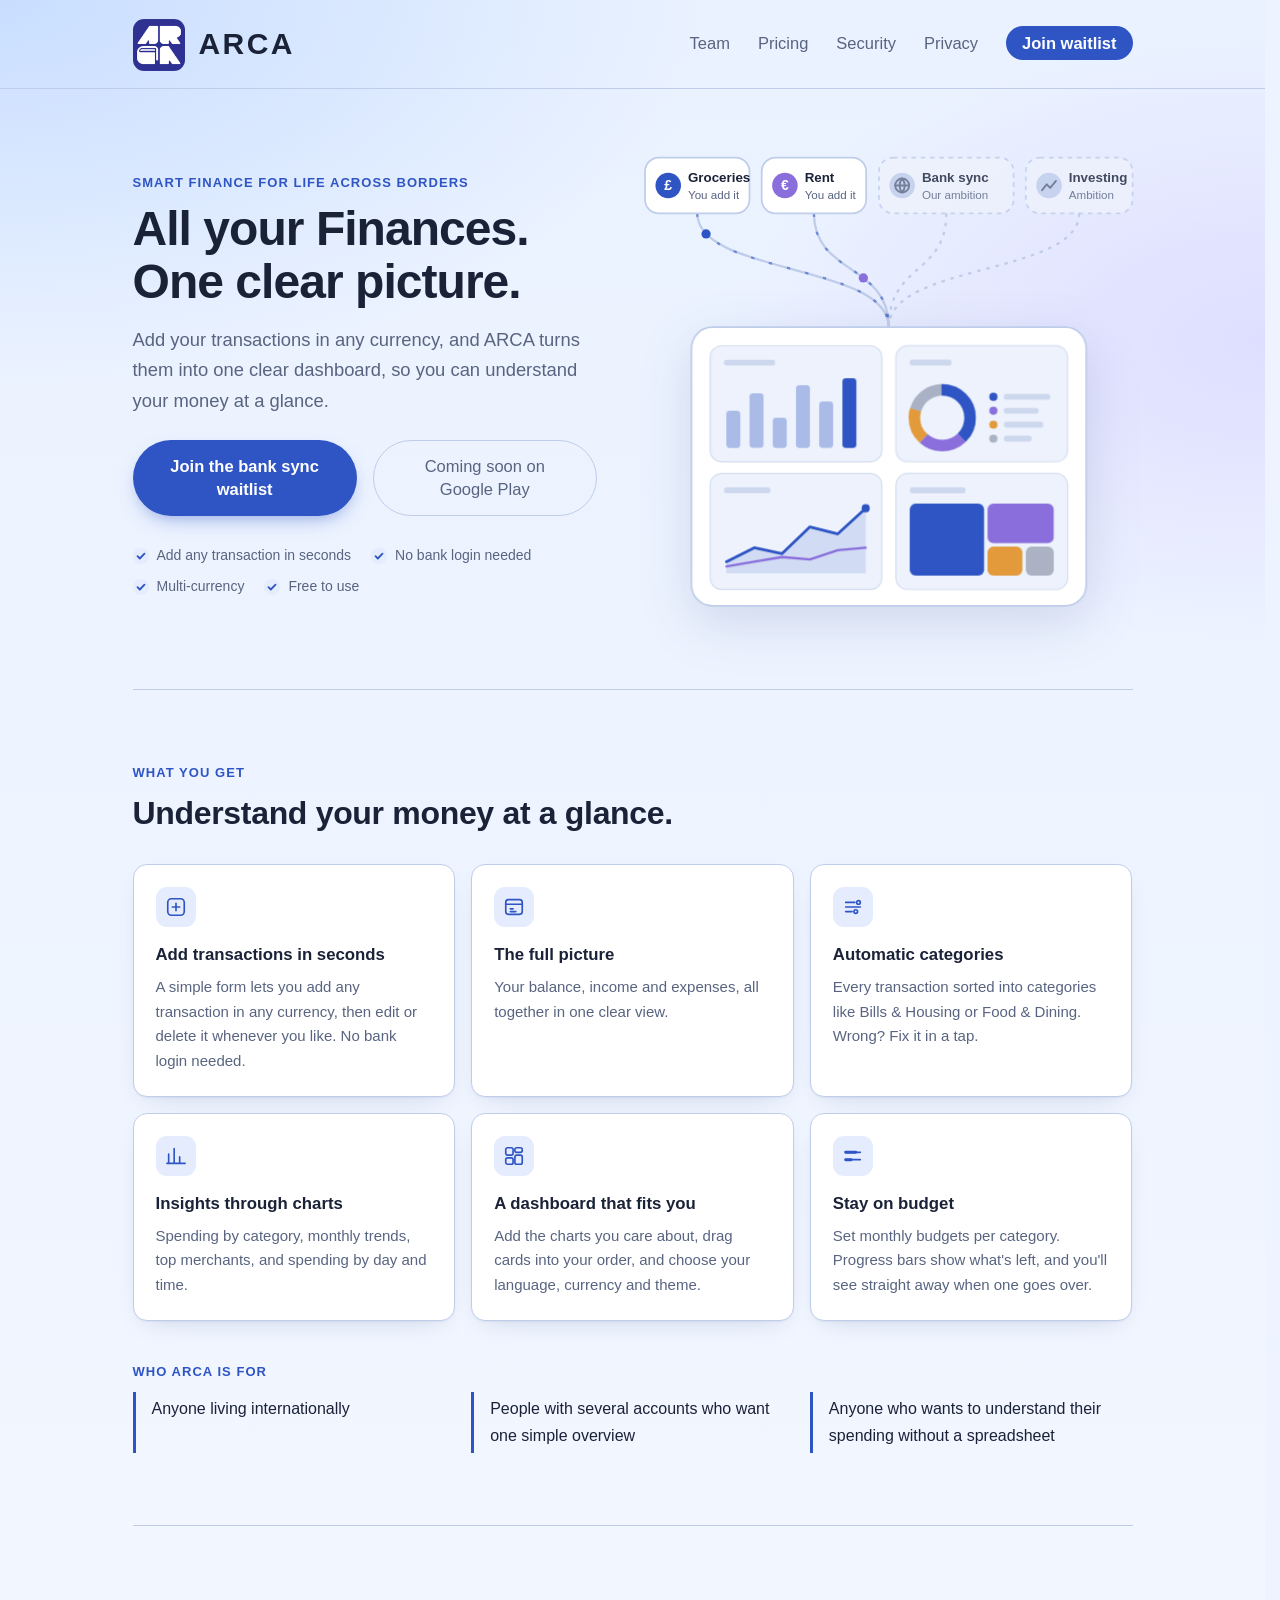
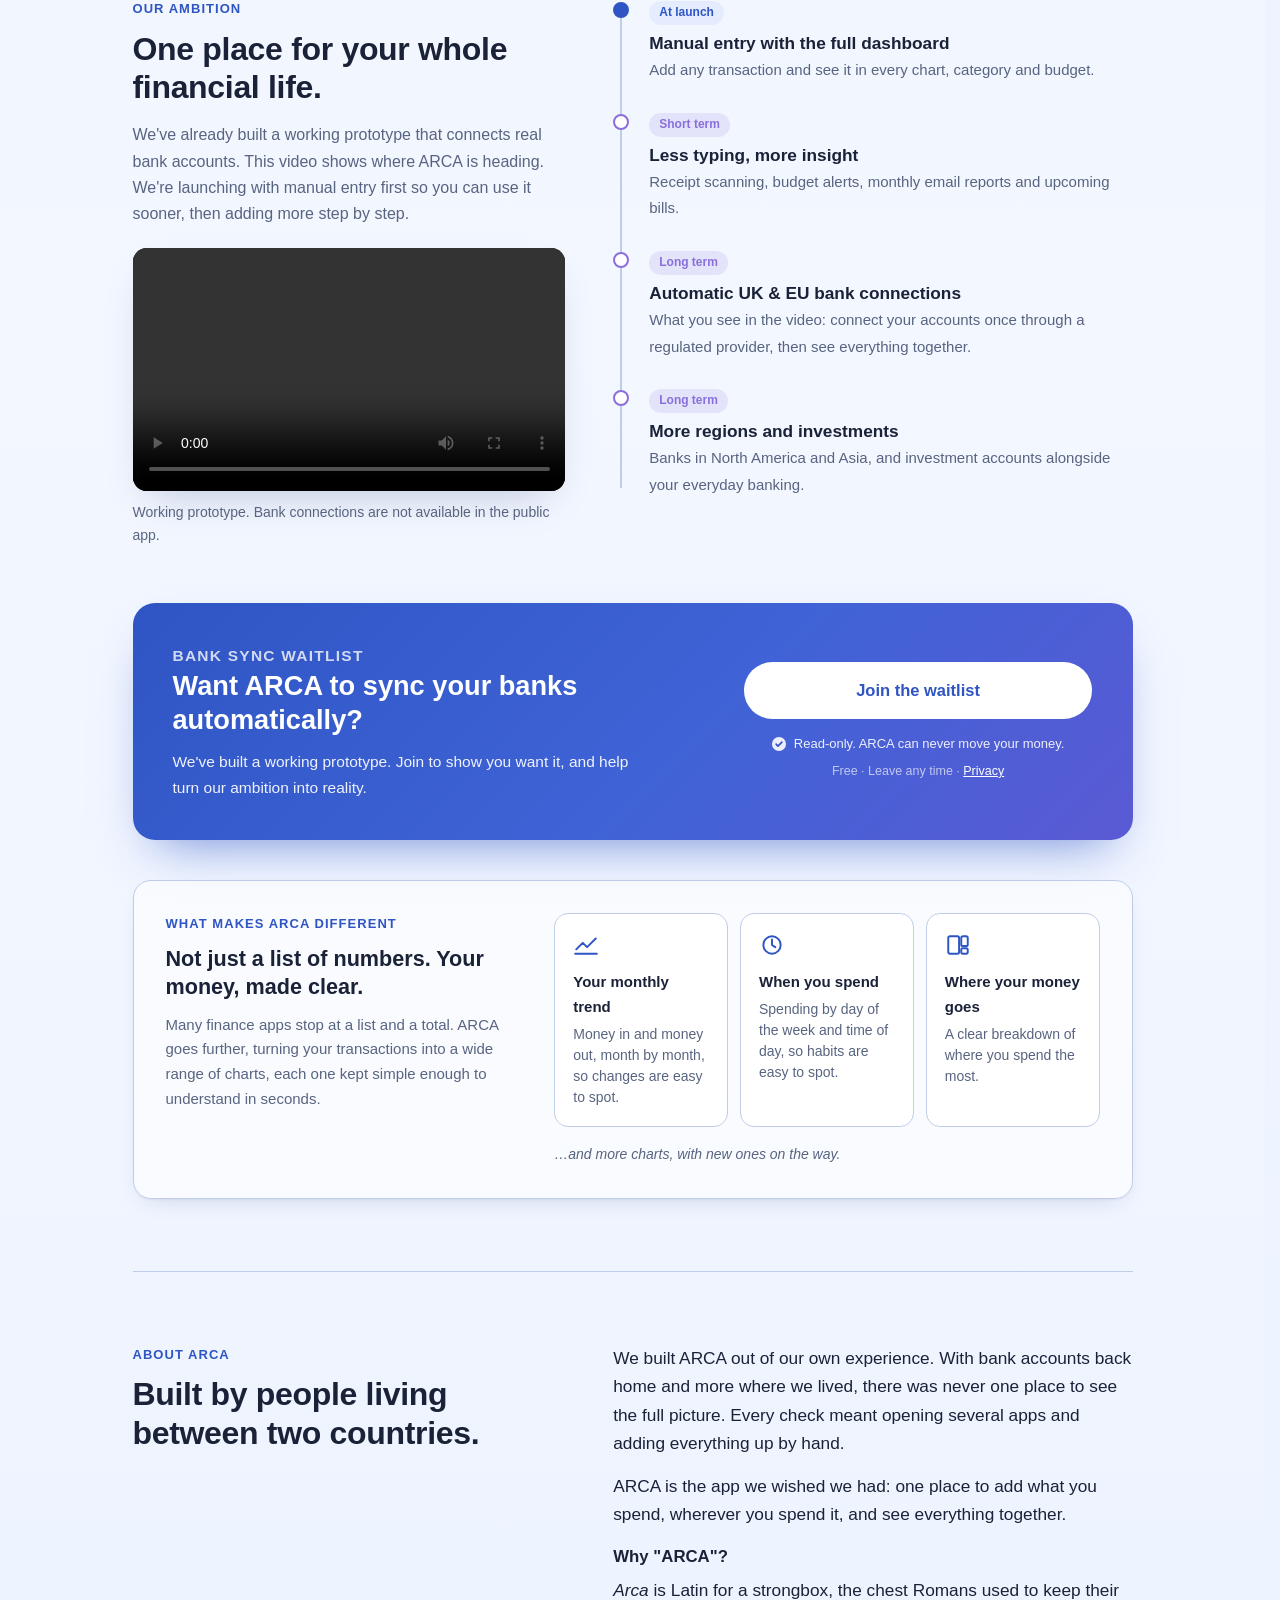
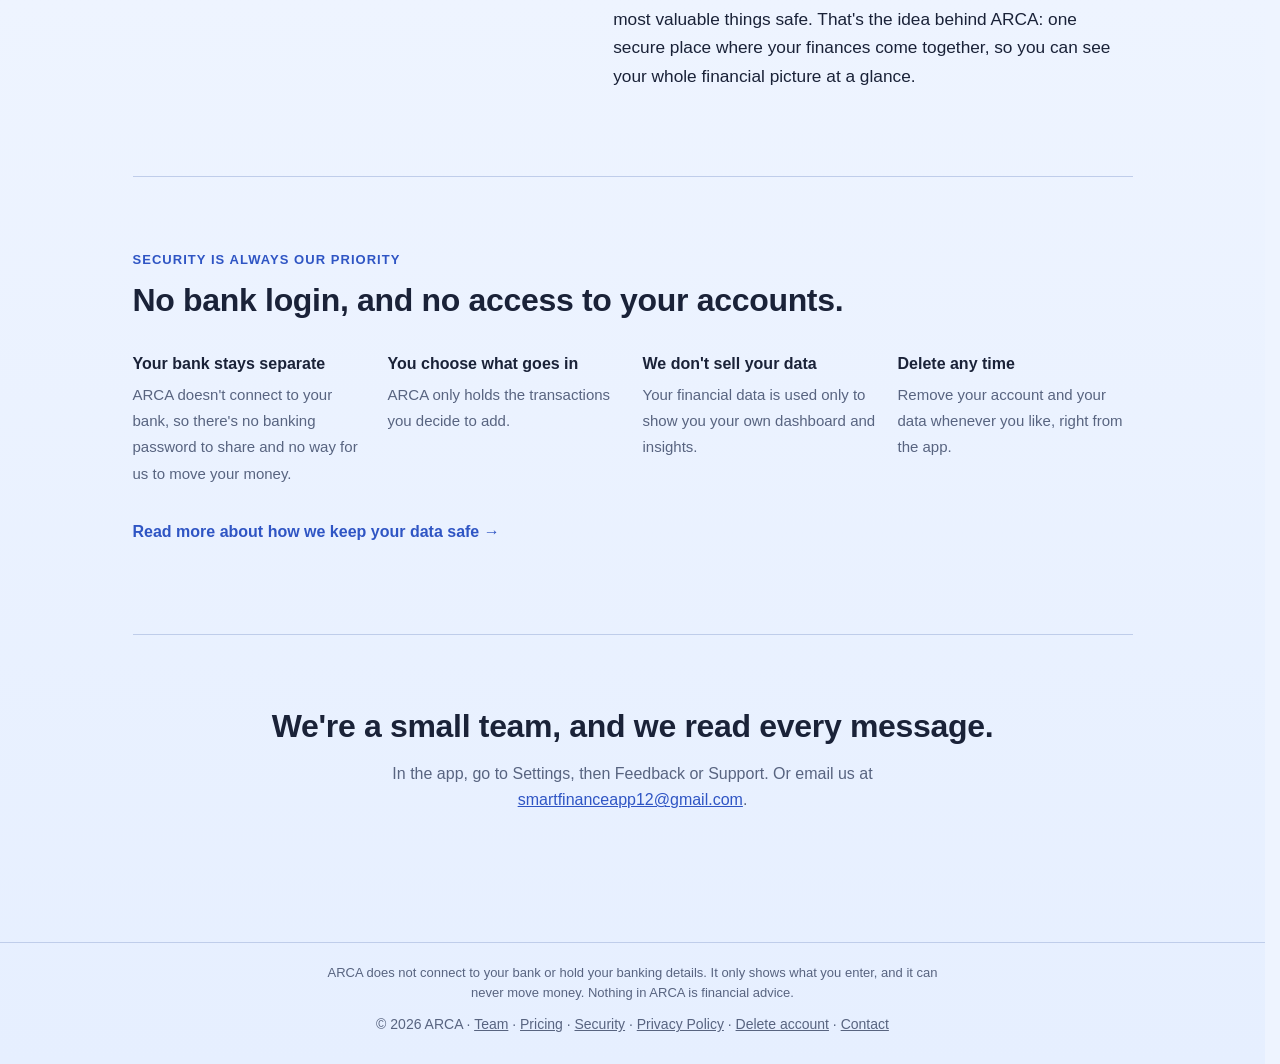
==== index.html @ e6394f1d "fix: fix the design" ====
<!doctype html>
<html lang="en-GB">
<head>
<meta charset="utf-8">
<meta name="viewport" content="width=device-width, initial-scale=1">
<title>ARCA – Smart Finance</title>
<meta name="description" content="Add your transactions in any currency, and ARCA turns them into one clear dashboard with automatic categories, spending insights and budgets. Free to use.">
<link rel="icon" href="/favicon.ico?v=2" sizes="any">
<link rel="icon" type="image/png" sizes="32x32" href="/assets/favicon-32.png?v=2">
<link rel="apple-touch-icon" href="/assets/apple-touch-icon.png?v=2">
<link rel="stylesheet" href="/assets/style.css?v=10">
<link rel="stylesheet" href="/assets/home.css?v=14">
</head>
<body class="home">
<header class="site"><div class="inner">
  <a class="brand" href="/"><img src="/assets/logo.png" alt="" width="52" height="52">ARCA</a>
  <nav><a href="/team/">Team</a><a href="/pricing/">Pricing</a><a href="/security/">Security</a><a href="/privacy/">Privacy</a><a class="nav-cta" href="#waitlist" data-wl-open>Join waitlist</a></nav>
</div></header>

<main>

<!-- Hero -->
<section class="hero-split">
  <div class="hero-copy">
    <p class="eyebrow">Smart finance for life across borders</p>
    <h1>All your Finances. One clear picture.</h1>
    <p class="lede">Add your transactions in any currency, and ARCA turns them into one clear dashboard, so you can understand your money at a glance.</p>
    <div class="cta">
      <button class="btn btn-inline" type="button" data-wl-open>Join the bank sync waitlist</button>
      <span class="store-pill store-pill-quiet">Coming soon on Google Play</span>
    </div>
    <ul class="facts">
      <li>Add any transaction in seconds</li>
      <li>No bank login needed</li>
      <li>Multi-currency</li>
      <li>Free to use</li>
    </ul>
  </div>

  <figure class="hero-visual" aria-label="Transactions you add flowing into one ARCA dashboard of charts">
    <svg viewBox="0 0 420 400" role="img" aria-hidden="true">
      <!-- connection paths -->
      <g class="links">
        <path id="l1" class="link" d="M45 52 C45 105, 210 95, 210 150"/>
        <path id="l2" class="link" d="M145.5 52 C145.5 105, 210 95, 210 150"/>
        <path class="link soon" d="M259.5 52 C259.5 105, 210 95, 210 150"/>
        <path class="link soon" d="M374 52 C374 105, 210 95, 210 150"/>
        <path class="flow" d="M45 52 C45 105, 210 95, 210 150"/>
        <path class="flow" d="M145.5 52 C145.5 105, 210 95, 210 150"/>
      </g>
      <g class="dots">
        <circle r="4" class="dot"><animateMotion dur="2.4s" repeatCount="indefinite"><mpath href="#l1"/></animateMotion></circle>
        <circle r="4" class="dot alt"><animateMotion dur="2.4s" begin="-1.2s" repeatCount="indefinite"><mpath href="#l2"/></animateMotion></circle>
      </g>

      <!-- account chips -->
      <g class="chip c1">
        <rect x="0" y="4" width="90" height="48" rx="12"/>
        <circle cx="20" cy="28" r="11" class="sym"/><text x="20" y="32" class="sym-t">£</text>
        <text x="37" y="25" class="chip-t">Groceries</text><text x="37" y="40" class="chip-s">You add it</text>
      </g>
      <g class="chip c2">
        <rect x="100.5" y="4" width="90" height="48" rx="12"/>
        <circle cx="120.5" cy="28" r="11" class="sym alt"/><text x="120.5" y="32" class="sym-t">€</text>
        <text x="137.5" y="25" class="chip-t">Rent</text><text x="137.5" y="40" class="chip-s">You add it</text>
      </g>
      <g class="chip soon">
        <rect x="201.5" y="4" width="116" height="48" rx="12"/>
        <circle cx="221.5" cy="28" r="11" class="sym muted"/>
        <g class="trend"><circle cx="221.5" cy="28" r="6"/><path d="M215.5 28h12M221.5 22c-3 3.5-3 8.5 0 12M221.5 22c3 3.5 3 8.5 0 12"/></g>
        <text x="238.5" y="25" class="chip-t">Bank sync</text><text x="238.5" y="40" class="chip-s">Our ambition</text>
      </g>
      <g class="chip soon">
        <rect x="328" y="4" width="92" height="48" rx="12"/>
        <circle cx="348" cy="28" r="11" class="sym muted"/>
        <path d="M342 32 l4 -5 l3 3 l5 -6" class="trend"/>
        <text x="365" y="25" class="chip-t">Investing</text><text x="365" y="40" class="chip-s">Ambition</text>
      </g>

      <!-- dashboard: a grid of charts, no numbers -->
      <g class="dash">
        <rect x="40" y="150" width="340" height="240" rx="18" class="card-bg"/>

        <!-- bar chart -->
        <rect x="56" y="166" width="148" height="100" rx="10" class="tile"/>
        <rect x="68" y="178" width="44" height="5" rx="2.5" class="skel"/>
        <g class="bars">
          <rect x="70"  y="222" width="12" height="32" rx="3"/>
          <rect x="90"  y="207" width="12" height="47" rx="3"/>
          <rect x="110" y="228" width="12" height="26" rx="3"/>
          <rect x="130" y="200" width="12" height="54" rx="3"/>
          <rect x="150" y="214" width="12" height="40" rx="3"/>
          <rect x="170" y="194" width="12" height="60" rx="3" class="hi"/>
        </g>

        <!-- donut + legend -->
        <rect x="216" y="166" width="148" height="100" rx="10" class="tile"/>
        <rect x="228" y="178" width="36" height="5" rx="2.5" class="skel"/>
        <g class="donut"><g transform="rotate(-90 256 228)">
          <circle cx="256" cy="228" r="24" pathLength="100" class="seg s1" stroke-dasharray="38 62" stroke-dashoffset="0"/>
          <circle cx="256" cy="228" r="24" pathLength="100" class="seg s2" stroke-dasharray="24 76" stroke-dashoffset="-38"/>
          <circle cx="256" cy="228" r="24" pathLength="100" class="seg s3" stroke-dasharray="18 82" stroke-dashoffset="-62"/>
          <circle cx="256" cy="228" r="24" pathLength="100" class="seg s4" stroke-dasharray="20 80" stroke-dashoffset="-80"/>
        </g></g>
        <circle cx="300" cy="210" r="3.5" class="k1"/><rect x="309" y="207.5" width="40" height="5" rx="2.5" class="skel"/>
        <circle cx="300" cy="222" r="3.5" class="k2"/><rect x="309" y="219.5" width="30" height="5" rx="2.5" class="skel"/>
        <circle cx="300" cy="234" r="3.5" class="k3"/><rect x="309" y="231.5" width="34" height="5" rx="2.5" class="skel"/>
        <circle cx="300" cy="246" r="3.5" class="k4"/><rect x="309" y="243.5" width="24" height="5" rx="2.5" class="skel"/>

        <!-- line chart -->
        <rect x="56" y="276" width="148" height="100" rx="10" class="tile"/>
        <rect x="68" y="288" width="40" height="5" rx="2.5" class="skel"/>
        <path d="M70 352 L94 340 L118 345 L142 322 L166 328 L190 306 V362 H70 Z" class="area"/>
        <path d="M70 352 L94 340 L118 345 L142 322 L166 328 L190 306" pathLength="1" class="line"/>
        <path d="M70 356 L94 352 L118 348 L142 350 L166 342 L190 340" pathLength="1" class="line alt"/>
        <circle cx="190" cy="306" r="3.5" class="line-end"/>

        <!-- treemap -->
        <rect x="216" y="276" width="148" height="100" rx="10" class="tile"/>
        <rect x="228" y="288" width="48" height="5" rx="2.5" class="skel"/>
        <g class="tree">
          <rect x="228" y="302" width="64" height="62" rx="5" class="k1"/>
          <rect x="295" y="302" width="57" height="34" rx="5" class="k2"/>
          <rect x="295" y="339" width="30" height="25" rx="5" class="k3"/>
          <rect x="328" y="339" width="24" height="25" rx="5" class="k4"/>
        </g>
      </g>
    </svg>
  </figure>
  <!-- Original bank-connection animation, hidden while ARCA launches with manual entry.
       A <template> is never rendered. To restore it, move this figure back in place of the one above. -->
  <template id="hero-bank-visual">
  <figure class="hero-visual" aria-label="Bank accounts from different countries flowing into one ARCA dashboard of charts">
    <svg viewBox="0 0 420 400" role="img" aria-hidden="true">
      <!-- connection paths -->
      <g class="links">
        <path id="l1" class="link" d="M45 52 C45 105, 210 95, 210 150"/>
        <path id="l2" class="link" d="M145.5 52 C145.5 105, 210 95, 210 150"/>
        <path class="link soon" d="M259.5 52 C259.5 105, 210 95, 210 150"/>
        <path class="link soon" d="M374 52 C374 105, 210 95, 210 150"/>
        <path class="flow" d="M45 52 C45 105, 210 95, 210 150"/>
        <path class="flow" d="M145.5 52 C145.5 105, 210 95, 210 150"/>
      </g>
      <g class="dots">
        <circle r="4" class="dot"><animateMotion dur="2.4s" repeatCount="indefinite"><mpath href="#l1"/></animateMotion></circle>
        <circle r="4" class="dot alt"><animateMotion dur="2.4s" begin="-1.2s" repeatCount="indefinite"><mpath href="#l2"/></animateMotion></circle>
      </g>

      <!-- account chips -->
      <g class="chip c1">
        <rect x="0" y="4" width="90" height="48" rx="12"/>
        <circle cx="20" cy="28" r="11" class="sym"/><text x="20" y="32" class="sym-t">£</text>
        <text x="37" y="25" class="chip-t">UK bank</text><text x="37" y="40" class="chip-s">Current</text>
      </g>
      <g class="chip c2">
        <rect x="100.5" y="4" width="90" height="48" rx="12"/>
        <circle cx="120.5" cy="28" r="11" class="sym alt"/><text x="120.5" y="32" class="sym-t">€</text>
        <text x="137.5" y="25" class="chip-t">EU bank</text><text x="137.5" y="40" class="chip-s">Current</text>
      </g>
      <g class="chip soon">
        <rect x="201.5" y="4" width="116" height="48" rx="12"/>
        <circle cx="221.5" cy="28" r="11" class="sym muted"/>
        <g class="trend"><circle cx="221.5" cy="28" r="6"/><path d="M215.5 28h12M221.5 22c-3 3.5-3 8.5 0 12M221.5 22c3 3.5 3 8.5 0 12"/></g>
        <text x="238.5" y="25" class="chip-t">Other regions</text><text x="238.5" y="40" class="chip-s">Coming</text>
      </g>
      <g class="chip soon">
        <rect x="328" y="4" width="92" height="48" rx="12"/>
        <circle cx="348" cy="28" r="11" class="sym muted"/>
        <path d="M342 32 l4 -5 l3 3 l5 -6" class="trend"/>
        <text x="365" y="25" class="chip-t">Investing</text><text x="365" y="40" class="chip-s">Coming</text>
      </g>

      <!-- dashboard: a grid of charts, no numbers -->
      <g class="dash">
        <rect x="40" y="150" width="340" height="240" rx="18" class="card-bg"/>

        <!-- bar chart -->
        <rect x="56" y="166" width="148" height="100" rx="10" class="tile"/>
        <rect x="68" y="178" width="44" height="5" rx="2.5" class="skel"/>
        <g class="bars">
          <rect x="70"  y="222" width="12" height="32" rx="3"/>
          <rect x="90"  y="207" width="12" height="47" rx="3"/>
          <rect x="110" y="228" width="12" height="26" rx="3"/>
          <rect x="130" y="200" width="12" height="54" rx="3"/>
          <rect x="150" y="214" width="12" height="40" rx="3"/>
          <rect x="170" y="194" width="12" height="60" rx="3" class="hi"/>
        </g>

        <!-- donut + legend -->
        <rect x="216" y="166" width="148" height="100" rx="10" class="tile"/>
        <rect x="228" y="178" width="36" height="5" rx="2.5" class="skel"/>
        <g class="donut"><g transform="rotate(-90 256 228)">
          <circle cx="256" cy="228" r="24" pathLength="100" class="seg s1" stroke-dasharray="38 62" stroke-dashoffset="0"/>
          <circle cx="256" cy="228" r="24" pathLength="100" class="seg s2" stroke-dasharray="24 76" stroke-dashoffset="-38"/>
          <circle cx="256" cy="228" r="24" pathLength="100" class="seg s3" stroke-dasharray="18 82" stroke-dashoffset="-62"/>
          <circle cx="256" cy="228" r="24" pathLength="100" class="seg s4" stroke-dasharray="20 80" stroke-dashoffset="-80"/>
        </g></g>
        <circle cx="300" cy="210" r="3.5" class="k1"/><rect x="309" y="207.5" width="40" height="5" rx="2.5" class="skel"/>
        <circle cx="300" cy="222" r="3.5" class="k2"/><rect x="309" y="219.5" width="30" height="5" rx="2.5" class="skel"/>
        <circle cx="300" cy="234" r="3.5" class="k3"/><rect x="309" y="231.5" width="34" height="5" rx="2.5" class="skel"/>
        <circle cx="300" cy="246" r="3.5" class="k4"/><rect x="309" y="243.5" width="24" height="5" rx="2.5" class="skel"/>

        <!-- line chart -->
        <rect x="56" y="276" width="148" height="100" rx="10" class="tile"/>
        <rect x="68" y="288" width="40" height="5" rx="2.5" class="skel"/>
        <path d="M70 352 L94 340 L118 345 L142 322 L166 328 L190 306 V362 H70 Z" class="area"/>
        <path d="M70 352 L94 340 L118 345 L142 322 L166 328 L190 306" pathLength="1" class="line"/>
        <path d="M70 356 L94 352 L118 348 L142 350 L166 342 L190 340" pathLength="1" class="line alt"/>
        <circle cx="190" cy="306" r="3.5" class="line-end"/>

        <!-- treemap -->
        <rect x="216" y="276" width="148" height="100" rx="10" class="tile"/>
        <rect x="228" y="288" width="48" height="5" rx="2.5" class="skel"/>
        <g class="tree">
          <rect x="228" y="302" width="64" height="62" rx="5" class="k1"/>
          <rect x="295" y="302" width="57" height="34" rx="5" class="k2"/>
          <rect x="295" y="339" width="30" height="25" rx="5" class="k3"/>
          <rect x="328" y="339" width="24" height="25" rx="5" class="k4"/>
        </g>
      </g>
    </svg>
  </figure>
  </template>
</section>

<!-- Features -->
<section class="band" id="features">
  <p class="eyebrow">What you get</p>
  <h2>Understand your money at a glance.</h2>
  <div class="features">
    <div class="feature">
      <span class="ico"><svg viewBox="0 0 24 24"><path d="M12 8v8M8 12h8"/><rect x="3" y="3" width="18" height="18" rx="4"/></svg></span>
      <h3>Add transactions in seconds</h3>
      <p>A simple form lets you add any transaction in any currency, then edit or delete it whenever you like. No bank login needed.</p>
    </div>
    <div class="feature">
      <span class="ico"><svg viewBox="0 0 24 24"><rect x="3" y="4" width="18" height="16" rx="3"/><path d="M3 9h18M8 14h3M8 17h6"/></svg></span>
      <h3>The full picture</h3>
      <p>Your balance, income and expenses, all together in one clear view.</p>
    </div>
    <div class="feature">
      <span class="ico"><svg viewBox="0 0 24 24"><path d="M4 7h10M4 12h16M4 17h7"/><circle cx="18" cy="7" r="2"/><circle cx="15" cy="17" r="2"/></svg></span>
      <h3>Automatic categories</h3>
      <p>Every transaction sorted into categories like Bills &amp; Housing or Food &amp; Dining. Wrong? Fix it in a tap.</p>
    </div>
    <div class="feature">
      <span class="ico"><svg viewBox="0 0 24 24"><path d="M4 20V10M10 20V4M16 20v-7M22 20H2"/></svg></span>
      <h3>Insights through charts</h3>
      <p>Spending by category, monthly trends, top merchants, and spending by day and time.</p>
    </div>
    <div class="feature">
      <span class="ico"><svg viewBox="0 0 24 24"><rect x="3" y="3" width="8" height="8" rx="2"/><rect x="13" y="3" width="8" height="5" rx="2"/><rect x="13" y="11" width="8" height="10" rx="2"/><rect x="3" y="14" width="8" height="7" rx="2"/></svg></span>
      <h3>A dashboard that fits you</h3>
      <p>Add the charts you care about, drag cards into your order, and choose your language, currency and theme.</p>
    </div>
    <div class="feature">
      <span class="ico"><svg viewBox="0 0 24 24"><path d="M4 8h16M4 16h16"/><path d="M4 8h11M4 16h6" class="fill-line"/></svg></span>
      <h3>Stay on budget</h3>
      <p>Set monthly budgets per category. Progress bars show what's left, and you'll see straight away when one goes over.</p>
    </div>
  </div>

  <div class="audience">
    <p class="eyebrow">Who ARCA is for</p>
    <ul>
      <li>Anyone living internationally</li>
      <li>People with several accounts who want one simple overview</li>
      <li>Anyone who wants to understand their spending without a spreadsheet</li>
    </ul>
  </div>
</section>

<!-- Ambition -->
<section class="band" id="ambition">
  <div class="split">
    <div>
      <p class="eyebrow">Our ambition</p>
      <h2>One place for your whole financial life.</h2>
      <p class="muted">We've already built a working prototype that connects real bank accounts. This video shows where ARCA is heading. We're launching with manual entry first so you can use it sooner, then adding more step by step.</p>

      <video class="video-slot has-video" controls playsinline preload="metadata" src="/assets/Arca_MVP_showcase.mp4#t=0.1" aria-label="Video of the ARCA prototype"></video>
      <p class="video-note">Working prototype. Bank connections are not available in the public app.</p>
    </div>
    <ol class="roadmap">
      <li class="done">
        <span class="status">At launch</span>
        <strong>Manual entry with the full dashboard</strong>
        <span>Add any transaction and see it in every chart, category and budget.</span>
      </li>
      <li>
        <span class="status">Short term</span>
        <strong>Less typing, more insight</strong>
        <span>Receipt scanning, budget alerts, monthly email reports and upcoming bills.</span>
      </li>
      <li>
        <span class="status">Long term</span>
        <strong>Automatic UK &amp; EU bank connections</strong>
        <span>What you see in the video: connect your accounts once through a regulated provider, then see everything together.</span>
      </li>
      <li>
        <span class="status">Long term</span>
        <strong>More regions and investments</strong>
        <span>Banks in North America and Asia, and investment accounts alongside your everyday banking.</span>
      </li>
    </ol>
  </div>

  <div class="cta-block" id="waitlist">
    <div>
      <p class="eyebrow">Bank sync waitlist</p>
      <h3>Want ARCA to sync your banks automatically?</h3>
      <p>We've built a working prototype. Join to show you want it, and help turn our ambition into reality.</p>
    </div>
    <div class="cta-action">
      <button class="btn" type="button" id="wl-open">Join the waitlist</button>
      <p class="cta-safe">Read-only. ARCA can never move your money.</p>
      <p class="cta-fine">Free · Leave any time · <a href="/privacy/#waitlist">Privacy</a></p>
    </div>
  </div>

  <!-- Waitlist sign-up. Submissions go to the Google Sheet set in /assets/waitlist.js -->
  <dialog class="wl" id="wl" aria-labelledby="wl-title">
    <div class="wl-inner">
      <button class="wl-close" type="button" id="wl-close" aria-label="Close">×</button>
      <div class="wl-steps" aria-hidden="true"><span class="on"></span><span id="wl-bar2"></span></div>

      <!-- Step 1: saved as soon as it is submitted -->
      <form id="wl-step1" novalidate>
        <h2 id="wl-title">Join the bank sync waitlist</h2>
        <p class="wl-sub">Tell us you want automatic bank sync, and we'll keep you posted as ARCA grows. It takes 10 seconds.</p>
        <div class="wl-field">
          <label for="wl-name">First name <span class="wl-opt">(optional)</span></label>
          <input type="text" id="wl-name" name="firstName" autocomplete="given-name" maxlength="60">
        </div>
        <div class="wl-field">
          <label for="wl-email">Email</label>
          <input type="email" id="wl-email" name="email" autocomplete="email" required maxlength="200">
        </div>
        <div class="wl-hp" aria-hidden="true"><label>Leave this empty <input type="text" name="website" tabindex="-1" autocomplete="off"></label></div>
        <p class="wl-error" id="wl-err1" role="alert" hidden></p>
        <button class="btn" type="submit">Join the waitlist</button>
        <p class="wl-notice">By joining, you agree to receive emails about ARCA's launch and progress. You can unsubscribe at any time. See our <a href="/privacy/#waitlist">Privacy Policy</a>.</p>
      </form>

      <!-- Step 2: optional questions, added to the same row -->
      <form id="wl-step2" hidden>
        <h2>You're on the list<span id="wl-hi"></span>!</h2>
        <p class="wl-sub">Help us build the right thing. These are optional and take about 20 seconds.</p>

        <fieldset class="wl-q">
          <legend>Once it's available, would you connect your bank to ARCA?</legend>
          <div class="wl-chips" data-name="connect" data-type="radio">
            <span>Yes, definitely</span><span>Maybe</span><span>No, I prefer manual entry</span>
          </div>
        </fieldset>

        <fieldset class="wl-q">
          <legend>Which countries do you have bank accounts in?</legend>
          <p class="wl-hint">Pick all that apply.</p>
          <div class="wl-chips" data-name="countries" data-type="checkbox">
            <span>UK</span><span>Ireland</span><span>Spain</span><span>Netherlands</span><span>France</span><span>Germany</span><span>Poland</span><span>Switzerland</span><span>Italy</span><span>US</span><span>Canada</span><span>Taiwan</span><span>Other</span>
          </div>
          <input type="text" class="wl-other" id="wl-other" name="otherCountry" placeholder="Which country or countries?" maxlength="80" aria-label="Other countries" hidden>
        </fieldset>

        <fieldset class="wl-q">
          <legend>How many banking or money apps do you check today?</legend>
          <div class="wl-chips" data-name="apps" data-type="radio">
            <span>1</span><span>2–3</span><span>4–5</span><span>6+</span>
          </div>
        </fieldset>

        <fieldset class="wl-q">
          <legend>Would you pay for advanced features?</legend>
          <div class="wl-chips" data-name="pay" data-type="radio">
            <span>Free only</span><span>~£2/month</span><span>~£5/month</span><span>More, if it's great</span>
          </div>
        </fieldset>

        <fieldset class="wl-q">
          <legend>Your age</legend>
          <div class="wl-chips" data-name="age" data-type="radio">
            <span>Under 18</span><span>18–24</span><span>25–34</span><span>35–44</span><span>45+</span>
          </div>
        </fieldset>

        <div class="wl-field">
          <label for="wl-pain">What's the most annoying part of managing money across countries? <span class="wl-opt">(optional)</span></label>
          <textarea id="wl-pain" name="pain" rows="2" maxlength="500"></textarea>
        </div>

        <p class="wl-error" id="wl-err2" role="alert" hidden></p>
        <div class="wl-actions">
          <button class="btn" type="submit">Send answers</button>
          <button class="wl-skip" type="button" id="wl-skip">Skip for now</button>
        </div>
      </form>

      <div class="wl-done" id="wl-done" hidden>
        <div class="wl-tick"><svg viewBox="0 0 24 24" aria-hidden="true"><path d="M5 12.5l4.5 4.5L19 7.5"/></svg></div>
        <h2>Thank you!</h2>
        <p class="wl-sub">We'll keep you posted on ARCA and bank sync. Your answers help us decide what to build next.</p>
        <div class="wl-actions">
          <button class="btn" type="button" data-wl-close>Close</button>
          <button class="wl-skip" type="button" data-wl-again>Join with another email</button>
        </div>
      </div>

      <!-- Shown when the email is already on the list -->
      <div class="wl-done" id="wl-already" hidden>
        <div class="wl-tick"><svg viewBox="0 0 24 24" aria-hidden="true"><path d="M5 12.5l4.5 4.5L19 7.5"/></svg></div>
        <h2>You're already on the list</h2>
        <p class="wl-sub"><strong id="wl-already-email"></strong> is already on the bank sync waitlist. We'll keep you posted as ARCA grows.</p>
        <div class="wl-actions">
          <button class="btn" type="button" data-wl-close>Close</button>
          <button class="wl-skip" type="button" data-wl-again>Join with another email</button>
        </div>
      </div>
    </div>
  </dialog>

  <div class="diff">
    <div class="diff-copy">
      <p class="eyebrow">What makes ARCA different</p>
      <h3>Not just a list of numbers. Your money, made clear.</h3>
      <p class="muted">Many finance apps stop at a list and a total. ARCA goes further, turning your transactions into a wide range of charts, each one kept simple enough to understand in seconds.</p>
    </div>
    <ul class="chart-list">
      <li>
        <svg viewBox="0 0 24 24"><path d="M3 16l6-6 4 4 8-8"/><path d="M2 20h20"/></svg>
        <strong>Your monthly trend</strong>
        <span>Money in and money out, month by month, so changes are easy to spot.</span>
      </li>
      <li>
        <svg viewBox="0 0 24 24"><circle cx="12" cy="12" r="8"/><path d="M12 7v5l3 2"/></svg>
        <strong>When you spend</strong>
        <span>Spending by day of the week and time of day, so habits are easy to spot.</span>
      </li>
      <li>
        <svg viewBox="0 0 24 24"><rect x="3" y="4" width="10" height="16" rx="1.5"/><rect x="15" y="4" width="6" height="9" rx="1.5"/><rect x="15" y="15" width="6" height="5" rx="1.5"/></svg>
        <strong>Where your money goes</strong>
        <span>A clear breakdown of where you spend the most.</span>
      </li>
    </ul>
    <p class="and-more">…and more charts, with new ones on the way.</p>
  </div>
</section>

<!-- Why -->
<section class="band" id="about">
  <div class="split">
    <div>
      <p class="eyebrow">About ARCA</p>
      <h2>Built by people living between two countries.</h2>
    </div>
    <div class="prose">
      <p>We built ARCA out of our own experience. With bank accounts back home and more where we lived, there was never one place to see the full picture. Every check meant opening several apps and adding everything up by hand.</p>
      <p>ARCA is the app we wished we had: one place to add what you spend, wherever you spend it, and see everything together.</p>
      <h3>Why "ARCA"?</h3>
      <p><em>Arca</em> is Latin for a strongbox, the chest Romans used to keep their most valuable things safe. That's the idea behind ARCA: one secure place where your finances come together, so you can see your whole financial picture at a glance.</p>
    </div>
  </div>
</section>

<!-- Security -->
<section class="band" id="security">
  <p class="eyebrow">Security is always our priority</p>
  <h2>No bank login, and no access to your accounts.</h2>

  <div class="sec-points">
    <div><strong>Your bank stays separate</strong><span>ARCA doesn't connect to your bank, so there's no banking password to share and no way for us to move your money.</span></div>
    <div><strong>You choose what goes in</strong><span>ARCA only holds the transactions you decide to add.</span></div>
    <div><strong>We don't sell your data</strong><span>Your financial data is used only to show you your own dashboard and insights.</span></div>
    <div><strong>Delete any time</strong><span>Remove your account and your data whenever you like, right from the app.</span></div>
  </div>

  <p><a class="text-link" href="/security/">Read more about how we keep your data safe →</a></p>
</section>

<!-- Feedback -->
<section class="band contact" id="contact">
  <h2>We're a small team, and we read every message.</h2>
  <p class="muted">In the app, go to Settings, then Feedback or Support. Or email us at <a href="mailto:smartfinanceapp12@gmail.com">smartfinanceapp12@gmail.com</a>.</p>
</section>

</main>

<footer class="site"><div class="inner">
  <p class="disclosure">ARCA does not connect to your bank or hold your banking details. It only shows what you enter, and it can never move money. Nothing in ARCA is financial advice.</p>
  © 2026 ARCA · <a href="/team/">Team</a> · <a href="/pricing/">Pricing</a> · <a href="/security/">Security</a> · <a href="/privacy/">Privacy Policy</a> · <a href="/delete-account/">Delete account</a> · <a href="mailto:smartfinanceapp12@gmail.com">Contact</a>
</div></footer>
<script src="/assets/waitlist.js?v=4" defer></script>
</body>
</html>
---- assets/style.css ----
:root {
  color-scheme: light;
  --bg: #ffffff;
  --surface: #edf2fc;
  --text: #1a2238;
  --muted: #586480;
  --border: #bfcdea;
  --accent: #2f55c4;
  --accent-soft: #e4ecfd;
  --card-shadow: 0 1px 2px rgba(30, 50, 110, 0.06), 0 10px 26px -14px rgba(30, 50, 110, 0.22);
  /* Pastel blue page background */
  --page-bg:
    radial-gradient(1100px 600px at 0% 0%, rgba(173, 205, 255, 0.55), transparent 65%),
    radial-gradient(900px 520px at 100% 8%, rgba(206, 196, 255, 0.45), transparent 60%),
    linear-gradient(180deg, #eaf2ff 0%, #f3f7ff 45%, #eef4ff 75%, #e6efff 100%);
}
* { box-sizing: border-box; }
html { -webkit-text-size-adjust: 100%; scrollbar-gutter: stable; }
body {
  margin: 0;
  min-height: 100vh;
  background: var(--page-bg);
  background-color: #eef4ff;
  color: var(--text);
  font: 16px/1.65 -apple-system, BlinkMacSystemFont, "Segoe UI", Roboto, Helvetica, Arial, sans-serif;
}
a { color: var(--accent); }
header.site {
  border-bottom: 1px solid var(--border);
}
header.site .inner, main, footer.site .inner {
  max-width: 760px;
  margin: 0 auto;
  padding: 0 20px;
}
header.site .inner {
  max-width: 1040px; /* same width on every page so the header never shifts */
  display: flex;
  align-items: center;
  justify-content: space-between;
  height: 88px;
}
.brand {
  display: inline-flex;
  align-items: center;
  gap: 14px;
  line-height: 1;
  font-size: 30px;
  font-weight: 700;
  letter-spacing: 0.08em;
  color: var(--text);
  text-decoration: none;
}
.brand img {
  display: block;
  width: 52px;
  height: 52px;
  margin-top: 2px; /* optically centre the caps against the logo */
  border-radius: 11px;
}
nav a {
  margin-left: 28px;
  font-size: 16.5px;
  font-weight: 500;
  color: var(--muted);
  text-decoration: none;
}
nav a:hover { color: var(--accent); }
main { padding-top: 40px; padding-bottom: 56px; }
h1 { font-size: 2rem; line-height: 1.2; margin: 0 0 8px; }
h2 {
  font-size: 1.25rem;
  margin: 44px 0 12px;
  padding-top: 8px;
  scroll-margin-top: 16px;
}
h3 { font-size: 1rem; margin: 24px 0 8px; }
.meta { color: var(--muted); margin: 0 0 28px; }
.summary {
  background: var(--accent-soft);
  border: 1.5px solid var(--text);
  border-radius: 10px;
  padding: 4px 22px;
}
.toc {
  background: var(--bg);
  border: 1.5px solid var(--border);
  box-shadow: var(--card-shadow);
  border-radius: 10px;
  padding: 14px 22px;
  margin: 24px 0;
}
.toc ol { margin: 6px 0; padding-left: 20px; columns: 2; column-gap: 32px; }
.toc li { break-inside: avoid; }
@media (max-width: 560px) { .toc ol { columns: 1; } }
ul, ol { padding-left: 22px; }
li { margin: 4px 0; }
.table-wrap { overflow-x: auto; margin: 16px 0; background: var(--bg); border: 1.5px solid var(--border); box-shadow: var(--card-shadow); border-radius: 10px; }
table { border-collapse: collapse; width: 100%; font-size: 15px; }
th, td { text-align: left; vertical-align: top; padding: 10px 14px; border-bottom: 1px solid var(--border); }
th { background: var(--surface); font-weight: 600; white-space: nowrap; }
tr:last-child td { border-bottom: none; }
.callout {
  border-left: 3px solid var(--accent);
  padding: 4px 16px;
  margin: 16px 0;
  color: var(--text);
}
.hero { padding: 40px 0 8px; }
.hero p { font-size: 1.1rem; color: var(--muted); max-width: 560px; }
.cards { display: grid; grid-template-columns: repeat(auto-fit, minmax(170px, 1fr)); gap: 14px; margin: 28px 0; }
.card { background: var(--bg); border: 1.5px solid var(--border); box-shadow: var(--card-shadow); border-radius: 10px; padding: 16px 18px; }
.card strong { display: block; margin-bottom: 4px; }
.card span { color: var(--muted); font-size: 15px; }
.steps li { margin: 8px 0; }
footer.site { border-top: 1px solid var(--border); color: var(--muted); font-size: 14px; }
footer.site .inner { padding-top: 20px; padding-bottom: 28px; text-align: center; }
footer.site a { color: var(--muted); }
footer.site .disclosure { margin: 0 auto 10px; font-size: 13px; line-height: 1.55; max-width: 640px; }
nav a { white-space: nowrap; }
@media (max-width: 640px) {
  nav a { margin-left: 18px; font-size: 15.5px; }
  .brand { font-size: 25px; }
  .brand img { width: 44px; height: 44px; }
}
@media (max-width: 560px) {
  nav a { margin-left: 12px; }
}
/* Narrow phones: keep the header on one line */
@media (max-width: 480px) {
  header.site .inner { height: 68px; }
  .brand { font-size: 21px; gap: 9px; }
  .brand img { width: 36px; height: 36px; border-radius: 8px; }
  nav a { font-size: 14.5px; }
}
---- assets/home.css ----
/* Home page only */
:root {
  --accent-2: #8a6fdc;
  --amber: #e29a3a;
  --shadow: 0 18px 40px -18px rgba(30, 50, 110, 0.28);
}

body.home main,
body.home footer.site .inner { max-width: 1040px; }
body.home main { padding-top: 0; }

.home h1 { font-size: clamp(2rem, 5vw, 3rem); line-height: 1.1; letter-spacing: -0.02em; margin: 0 0 16px; }
.home h2 { font-size: clamp(1.5rem, 3.2vw, 2rem); line-height: 1.2; letter-spacing: -0.01em; margin: 0 0 16px; padding: 0; }
.home h3 { font-size: 1.05rem; margin: 14px 0 6px; }
.eyebrow {
  margin: 0 0 10px;
  font-size: 13px;
  font-weight: 600;
  letter-spacing: 0.08em;
  text-transform: uppercase;
  color: var(--accent);
}
.muted { color: var(--muted); }
.text-link { font-weight: 600; text-decoration: none; }
.text-link:hover { text-decoration: underline; }

/* Hero */
.hero-split {
  display: grid;
  grid-template-columns: 1fr 1.05fr;
  gap: 48px;
  align-items: center;
  padding: 64px 0 72px;
}
.lede { font-size: 1.15rem; color: var(--muted); max-width: 30em; margin: 0 0 24px; }
.cta { display: inline-grid; grid-auto-flow: column; grid-auto-columns: 1fr; align-items: stretch; gap: 12px 16px; }
@media (max-width: 520px) { .cta { display: grid; grid-auto-flow: row; width: 100%; } }
.store-pill {
  display: inline-block;
  padding: 10px 18px;
  border-radius: 999px;
  background: var(--text);
  color: var(--bg);
  font-weight: 600;
  font-size: 15px;
}
.facts { list-style: none; padding: 0; margin: 28px 0 0; display: flex; flex-wrap: wrap; gap: 8px 20px; color: var(--muted); font-size: 14px; }
.facts li { margin: 0; display: flex; align-items: center; gap: 8px; }
.facts li::before {
  content: "";
  width: 16px; height: 16px; flex: none;
  border-radius: 50%;
  background: var(--accent-soft) url("data:image/svg+xml,%3Csvg xmlns='http://www.w3.org/2000/svg' viewBox='0 0 16 16'%3E%3Cpath d='M4.5 8.2l2.3 2.3 4.7-4.8' fill='none' stroke='%232f55c4' stroke-width='1.8' stroke-linecap='round' stroke-linejoin='round'/%3E%3C/svg%3E") center/16px no-repeat;
}
.hero-visual { margin: 0; }
.hero-visual svg, .sec-visual svg { display: block; width: 100%; height: auto; overflow: visible; }

/* Shared SVG pieces */
svg text { font-family: inherit; }
.link { fill: none; stroke: var(--border); stroke-width: 2; }
.link.soon { stroke-dasharray: 3 5; }
.flow { fill: none; stroke: var(--accent); stroke-width: 2; stroke-dasharray: 3 13; opacity: 0.55; animation: flow 1.2s linear infinite; }
.dot { fill: var(--accent); }
.dot.alt { fill: var(--accent-2); }
@keyframes flow { to { stroke-dashoffset: -16; } }

.chip rect { fill: var(--bg); stroke: var(--border); stroke-width: 1.5; }
.chip.soon rect { stroke-dasharray: 4 4; fill: var(--surface); }
.chip { animation: bob 4s ease-in-out infinite; }
.chip.c2 { animation-delay: 0.5s; }
.chip.c3 { animation-delay: 1s; }
.chip.soon { animation: none; opacity: 0.8; }
@keyframes bob { 50% { transform: translateY(-3px); } }
.sym { fill: var(--accent); }
.sym.alt { fill: var(--accent-2); }
.sym.muted { fill: var(--border); }
.sym-t { fill: #fff; font-size: 12px; font-weight: 700; text-anchor: middle; }
.trend { fill: none; stroke: var(--muted); stroke-width: 1.6; stroke-linecap: round; stroke-linejoin: round; }
.chip-t { fill: var(--text); font-size: 11.5px; font-weight: 600; }
.chip-s { fill: var(--muted); font-size: 10px; }

.dash { filter: drop-shadow(0 14px 22px rgba(30, 50, 110, 0.14)); }
.card-bg { fill: var(--bg); stroke: var(--border); stroke-width: 1.5; }
.tile { fill: var(--surface); stroke: color-mix(in srgb, var(--border) 60%, transparent); }
.skel { fill: #cdd8ee; }
.k1 { fill: var(--accent); }
.k2 { fill: var(--accent-2); }
.k3 { fill: var(--amber); }
.k4 { fill: var(--muted); opacity: 0.45; }

.bars rect { fill: color-mix(in srgb, var(--accent) 35%, transparent); transform-box: fill-box; transform-origin: bottom; animation: grow 1s cubic-bezier(.2,.8,.2,1) both; }
.bars rect.hi { fill: var(--accent); }
.bars rect:nth-child(2) { animation-delay: .08s; }
.bars rect:nth-child(3) { animation-delay: .16s; }
.bars rect:nth-child(4) { animation-delay: .24s; }
.bars rect:nth-child(5) { animation-delay: .32s; }
.bars rect:nth-child(6) { animation-delay: .40s; }
@keyframes grow { from { transform: scaleY(0); } }

.seg { fill: none; stroke-width: 10; }
.s1 { stroke: var(--accent); }
.s2 { stroke: var(--accent-2); }
.s3 { stroke: var(--amber); }
.s4 { stroke: var(--muted); opacity: 0.45; }
.donut { animation: spin-in 1.2s cubic-bezier(.2,.8,.2,1) both; transform-box: fill-box; transform-origin: center; }
@keyframes spin-in { from { opacity: 0; transform: rotate(-90deg) scale(.8); } }

.line { fill: none; stroke: var(--accent); stroke-width: 2.4; stroke-linecap: round; stroke-linejoin: round; stroke-dasharray: 1; stroke-dashoffset: 1; animation: draw-line 1.6s .3s ease-out forwards; }
.line.alt { stroke: var(--accent-2); stroke-width: 2; animation-delay: .5s; }
.area { fill: color-mix(in srgb, var(--accent) 14%, transparent); animation: fade 1.2s .6s both; }
.line-end { fill: var(--accent); animation: fade .4s 1.8s both; }
@keyframes draw-line { to { stroke-dashoffset: 0; } }

.tree rect { transform-box: fill-box; transform-origin: center; animation: pop .6s cubic-bezier(.2,.8,.2,1) both; }
.tree rect:nth-child(2) { animation-delay: .12s; }
.tree rect:nth-child(3) { animation-delay: .24s; }
.tree rect:nth-child(4) { animation-delay: .36s; }
@keyframes pop { from { opacity: 0; transform: scale(.7); } }
@keyframes fade { from { opacity: 0; } }

/* Sections */
.band { padding: 72px 0; border-top: 1px solid var(--border); }
.split { display: grid; grid-template-columns: 1fr 1.2fr; gap: 48px; align-items: start; }
.prose p { margin: 0 0 14px; font-size: 1.08rem; }

.features { display: grid; grid-template-columns: repeat(3, 1fr); gap: 16px; margin-top: 32px; }
.feature { background: var(--bg); border: 1.5px solid var(--border); box-shadow: var(--card-shadow); border-radius: 14px; padding: 22px; }
.feature p { margin: 0; color: var(--muted); font-size: 15px; }
.ico {
  display: inline-grid; place-items: center;
  width: 40px; height: 40px;
  border-radius: 11px;
  background: var(--accent-soft);
}
.ico svg, .reg-ico svg { width: 22px; height: 22px; fill: none; stroke: var(--accent); stroke-width: 1.8; stroke-linecap: round; stroke-linejoin: round; }
.ico .fill-line { stroke-width: 3.2; }

.audience { margin-top: 40px; }
.audience ul { list-style: none; padding: 0; margin: 0; display: grid; grid-template-columns: repeat(3, 1fr); gap: 16px; }
.audience li { margin: 0; padding: 4px 0 4px 16px; border-left: 3px solid var(--accent); font-weight: 500; }

.roadmap { list-style: none; margin: 0; padding: 0; position: relative; }
.roadmap::before { content: ""; position: absolute; left: 7px; top: 10px; bottom: 10px; width: 2px; background: var(--border); }
.roadmap li { position: relative; margin: 0 0 26px; padding-left: 36px; }
.roadmap li:last-child { margin-bottom: 0; }
.roadmap li::before {
  content: ""; box-sizing: border-box; position: absolute; left: 0; top: 4px;
  width: 16px; height: 16px; border-radius: 50%;
  background: var(--bg); border: 2px solid var(--accent-2);
}
.roadmap li.done::before { background: var(--accent); border-color: var(--accent); }
.roadmap strong { display: block; font-size: 1.08rem; }
.roadmap span:not(.status) { color: var(--muted); font-size: 15px; }
.status {
  display: inline-block; margin-bottom: 4px;
  font-size: 12px; font-weight: 600;
  padding: 2px 10px; border-radius: 999px;
  color: var(--accent-2); background: color-mix(in srgb, var(--accent-2) 14%, transparent);
}
.done .status { color: var(--accent); background: var(--accent-soft); }

.sec-visual { margin: 36px auto 8px; max-width: 560px; }
.node rect { fill: var(--bg); stroke: var(--border); stroke-width: 1.5; }
.node.mid rect { fill: var(--accent-soft); stroke: var(--accent); }
.ico-s { fill: none; stroke: var(--text); stroke-width: 2.4; stroke-linecap: round; stroke-linejoin: round; }
.node.mid .ico-s { stroke: var(--accent); }
.tick-mark { stroke-dasharray: 30; animation: draw 2.4s ease-out infinite; }
@keyframes draw { 0% { stroke-dashoffset: 30; } 40%, 100% { stroke-dashoffset: 0; } }
.n-t { fill: var(--text); font-size: 14px; font-weight: 600; text-anchor: middle; }
.n-s { fill: var(--muted); font-size: 12px; text-anchor: middle; }
.lock-body { fill: var(--accent); }
.shackle { fill: none; stroke: var(--accent); stroke-width: 2.2; animation: snap 2.4s ease-in-out infinite; }
@keyframes snap { 0%, 15% { transform: translateY(-3px); } 30%, 100% { transform: translateY(0); } }
.blocked { fill: none; stroke: var(--muted); stroke-width: 1.6; stroke-dasharray: 4 5; opacity: 0.6; }
.x-bg { fill: var(--bg); stroke: #c94a4a; stroke-width: 1.6; }
.x { stroke: #c94a4a; stroke-width: 2; stroke-linecap: round; }

.sec-points { display: grid; grid-template-columns: repeat(4, 1fr); gap: 20px; margin: 32px 0; }
.sec-points strong { display: block; margin-bottom: 4px; }
.sec-points span { color: var(--muted); font-size: 15px; }

.reg {
  display: flex; gap: 16px; align-items: flex-start;
  background: var(--bg); border: 1.5px solid var(--border); box-shadow: var(--card-shadow);
  border-radius: 14px; padding: 18px 22px; margin: 0 0 20px;
}
.reg p { margin: 0; font-size: 15px; color: var(--muted); }
.reg strong { color: var(--text); }
.reg-ico { flex: none; display: grid; place-items: center; width: 40px; height: 40px; border-radius: 50%; background: var(--accent-soft); }

.contact { text-align: center; }
.contact .muted { max-width: 34em; margin: 0 auto; }

/* Responsive */
@media (max-width: 860px) {
  .hero-split, .split { grid-template-columns: 1fr; gap: 32px; }
  .hero-split { padding: 40px 0 56px; }
  .features { grid-template-columns: repeat(2, 1fr); }
  .sec-points { grid-template-columns: repeat(2, 1fr); }
  .audience ul { grid-template-columns: 1fr; gap: 12px; }
  .band { padding: 56px 0; }
}
@media (max-width: 560px) {
  .features, .sec-points { grid-template-columns: 1fr; }
}

@media (prefers-reduced-motion: reduce) {
  .home *, .home *::before { animation: none !important; }
  .dots, .sec-visual .dot { display: none; }
  .line { stroke-dashoffset: 0; }
}

/* Ambition: what makes ARCA different */
.diff {
  display: grid;
  grid-template-columns: 1fr 1.6fr;
  gap: 32px 48px;
  margin-top: 56px;
  padding: 32px;
  background: rgba(255, 255, 255, 0.6);
  border: 1.5px solid var(--border);
  border-radius: 18px;
  box-shadow: var(--card-shadow);
}
.diff h3 { font-size: 1.35rem; line-height: 1.3; margin: 0 0 12px; }
.diff-copy .muted { margin: 0; font-size: 15px; }
.chart-list {
  list-style: none; margin: 0; padding: 0;
  display: grid; grid-template-columns: repeat(3, 1fr); gap: 12px;
}
.chart-list li {
  margin: 0; padding: 18px;
  background: var(--bg); border: 1.5px solid var(--border); border-radius: 14px;
}
.chart-list svg {
  display: block; width: 26px; height: 26px; margin-bottom: 12px;
  fill: none; stroke: var(--accent); stroke-width: 1.8; stroke-linecap: round; stroke-linejoin: round;
}
.chart-list strong { display: block; margin-bottom: 4px; font-size: 15px; }
.chart-list span { display: block; color: var(--muted); font-size: 14px; line-height: 1.5; }
.and-more { grid-column: 2; margin: -16px 0 0; color: var(--muted); font-size: 14px; font-style: italic; }
@media (max-width: 860px) {
  .diff { grid-template-columns: 1fr; padding: 24px; }
}
@media (max-width: 860px) {
  .and-more { grid-column: auto; }
}
@media (max-width: 640px) {
  .chart-list { grid-template-columns: 1fr; }
}

/* Ambition: prototype video */
.video-slot {
  display: flex; flex-direction: column; align-items: center; justify-content: center; gap: 10px;
  width: 100%; aspect-ratio: 16 / 9; margin-top: 20px;
  background: var(--accent-soft); color: var(--muted); font-size: 14px; font-weight: 500;
  border: 1.5px dashed var(--border); border-radius: 14px;
}
.video-slot.has-video { display: block; background: #000; border: 0; box-shadow: var(--shadow); }
.video-slot.portrait { width: auto; max-width: 100%; height: 480px; aspect-ratio: 9 / 16; }
.play { display: grid; place-items: center; width: 52px; height: 52px; border-radius: 50%; background: var(--accent); }
.play svg { width: 24px; height: 24px; fill: #fff; }
.video-note { margin: 10px 0 0; color: var(--muted); font-size: 14px; }

/* Ambition: waitlist */
.btn {
  display: block; padding: 13px 22px; border-radius: 999px; text-align: center; text-decoration: none;
  background: var(--accent); color: #fff; font-weight: 600;
}
.btn:hover { background: color-mix(in srgb, var(--accent) 85%, #000); }

/* Header "Join waitlist" button */
nav a.nav-cta { padding: 8px 16px; border-radius: 999px; background: var(--accent); color: #fff; font-weight: 600; }
nav a.nav-cta:hover { color: #fff; background: color-mix(in srgb, var(--accent) 85%, #000); }
@media (max-width: 640px) { nav a.nav-cta { display: none; } }

/* Hero: waitlist button first, quieter store badge */
.btn-inline { display: inline-block; width: auto; border: 1.5px solid transparent; padding: 14px 30px; font: inherit; font-weight: 600; font-size: 16.5px; line-height: 1.4; cursor: pointer; box-shadow: 0 8px 20px -8px rgba(47, 85, 196, 0.6); }
/* Same box as .btn-inline so the two hero buttons match in size */
.store-pill-quiet { display: inline-block; padding: 14px 30px; text-align: center; background: transparent; color: var(--muted); border: 1.5px solid var(--border); font-weight: 500; font-size: 16.5px; line-height: 1.4; }

/* Bank sync waitlist block (end of Our ambition) */
.cta-block {
  display: grid; grid-template-columns: 1.5fr 1fr; gap: 24px 48px; align-items: center;
  margin-top: 56px; padding: 40px; border-radius: 22px; scroll-margin-top: 16px;
  background: linear-gradient(135deg, #2f55c4 0%, #3f63d6 55%, #5a5ad4 100%);
  color: #fff; box-shadow: 0 24px 48px -24px rgba(47, 85, 196, 0.7);
}
.cta-block .eyebrow { color: rgba(255, 255, 255, 0.78); }
.cta-block h3 { font-size: 1.7rem; line-height: 1.25; margin: 0 0 12px; color: #fff; }
.cta-block p { margin: 0; font-size: 15.5px; color: rgba(255, 255, 255, 0.92); }
.cta-block > div:first-child p:last-child { max-width: 30em; }
.cta-block .btn { width: 100%; border: 0; padding: 15px 22px; background: #fff; color: var(--accent); font: inherit; font-weight: 700; font-size: 16.5px; cursor: pointer; }
.cta-block .btn:hover { background: #eef3ff; }
.cta-action { text-align: center; }
.cta-action a { color: #fff; }
.cta-action .cta-safe { display: flex; align-items: center; justify-content: center; gap: 8px; margin-top: 14px; font-size: 13px; color: rgba(255, 255, 255, 0.9); }
.cta-action .cta-safe::before {
  content: ""; flex: none; width: 14px; height: 14px; border-radius: 50%;
  background: rgba(255, 255, 255, 0.9) url("data:image/svg+xml,%3Csvg xmlns='http://www.w3.org/2000/svg' viewBox='0 0 24 24' fill='none' stroke='%232f55c4' stroke-width='4' stroke-linecap='round' stroke-linejoin='round'%3E%3Cpath d='M5 12.5l4.5 4.5L19 7.5'/%3E%3C/svg%3E") center/10px no-repeat;
}
.cta-action .cta-fine { margin-top: 6px; font-size: 12.5px; color: rgba(255, 255, 255, 0.65); }
.cta-block ~ .diff { margin-top: 40px; }
@media (max-width: 860px) { .cta-block { grid-template-columns: 1fr; padding: 28px 24px; } }

/* Waitlist sign-up (two-step dialog) */
.btn:disabled { opacity: 0.6; cursor: default; }
.wl {
  width: min(560px, calc(100vw - 32px)); max-height: calc(100vh - 48px); max-height: calc(100dvh - 48px);
  padding: 0; border: 0; border-radius: 20px; background: var(--bg); color: var(--text);
  box-shadow: 0 30px 80px -20px rgba(20, 35, 90, 0.45);
  overflow: hidden; /* only .wl-inner scrolls */
}
.wl::backdrop { background: rgba(20, 30, 60, 0.45); backdrop-filter: blur(2px); }
.wl-inner { padding: 28px 28px 24px; overflow-y: auto; max-height: calc(100vh - 48px); max-height: calc(100dvh - 48px); }
.wl-close {
  position: absolute; top: 12px; right: 12px; width: 36px; height: 36px; border: 0; border-radius: 50%;
  background: var(--surface); color: var(--muted); font-size: 20px; line-height: 1; cursor: pointer;
}
.wl-steps { display: flex; gap: 6px; margin-bottom: 18px; }
.wl-steps span { height: 4px; flex: 1; border-radius: 4px; background: var(--surface); }
.wl-steps span.on { background: var(--accent); }
.wl h2 { font-size: 1.35rem; line-height: 1.3; margin: 0 0 6px; padding: 0 32px 0 0; }
.wl-sub { color: var(--muted); font-size: 15px; margin: 0 0 22px; }
.wl-field { margin-bottom: 16px; }
.wl-field label, .wl-q legend { display: block; padding: 0; margin-bottom: 6px; font-weight: 600; font-size: 15px; }
.wl-opt { font-weight: 400; color: var(--muted); font-size: 13px; }
.wl input[type=text], .wl input[type=email], .wl textarea {
  width: 100%; padding: 12px 14px; border: 1.5px solid var(--border); border-radius: 12px;
  font: inherit; color: var(--text); background: #fff;
}
.wl input:focus, .wl textarea:focus { outline: none; border-color: var(--accent); box-shadow: 0 0 0 3px var(--accent-soft); }
.wl-notice { margin: 12px 0 0; font-size: 12.5px; line-height: 1.5; color: var(--muted); text-align: center; }
.wl input.wl-other { margin-top: 10px; padding: 9px 12px; font-size: 14px; }
.wl-error { color: #b42318; font-size: 13px; margin: -6px 0 14px; }
.wl-hp { position: absolute; left: -9999px; width: 1px; height: 1px; overflow: hidden; }
.wl-q { border: 0; padding: 0; margin: 0 0 20px; min-width: 0; }
.wl-hint { font-size: 12.5px; color: var(--muted); margin: -2px 0 8px; }
.wl-chips { display: flex; flex-wrap: wrap; gap: 8px; }
.wl-chip input { position: absolute; opacity: 0; pointer-events: none; }
.wl-chip span {
  display: inline-block; padding: 7px 14px; border: 1.5px solid var(--border); border-radius: 999px;
  font-size: 14px; cursor: pointer; user-select: none; transition: background 0.12s, border-color 0.12s;
}
.wl-chip span:hover { border-color: var(--accent); }
.wl-chip input:checked + span { background: var(--accent); border-color: var(--accent); color: #fff; }
.wl-chip input:focus-visible + span { box-shadow: 0 0 0 3px var(--accent-soft); }
.wl-followup { margin: 12px 0 0; padding: 14px; background: var(--surface); border-radius: 12px; }
.wl-followup legend { font-size: 14px; }
.wl-actions { display: flex; flex-direction: column; align-items: center; gap: 4px; margin-top: 8px; }
.wl-actions .btn { width: 100%; border: 0; font: inherit; font-weight: 600; cursor: pointer; }
.wl-skip { padding: 10px; border: 0; background: none; color: var(--muted); font: inherit; font-size: 14px; cursor: pointer; }
.wl-skip:hover { color: var(--accent); }
.wl-done { text-align: center; padding: 18px 0 6px; }
.wl-done h2 { padding: 0; }
.wl-tick { display: grid; place-items: center; width: 56px; height: 56px; margin: 0 auto 14px; border-radius: 50%; background: var(--accent-soft); }
.wl-tick svg { width: 28px; height: 28px; fill: none; stroke: var(--accent); stroke-width: 2.5; stroke-linecap: round; stroke-linejoin: round; }
.wl [hidden] { display: none !important; }
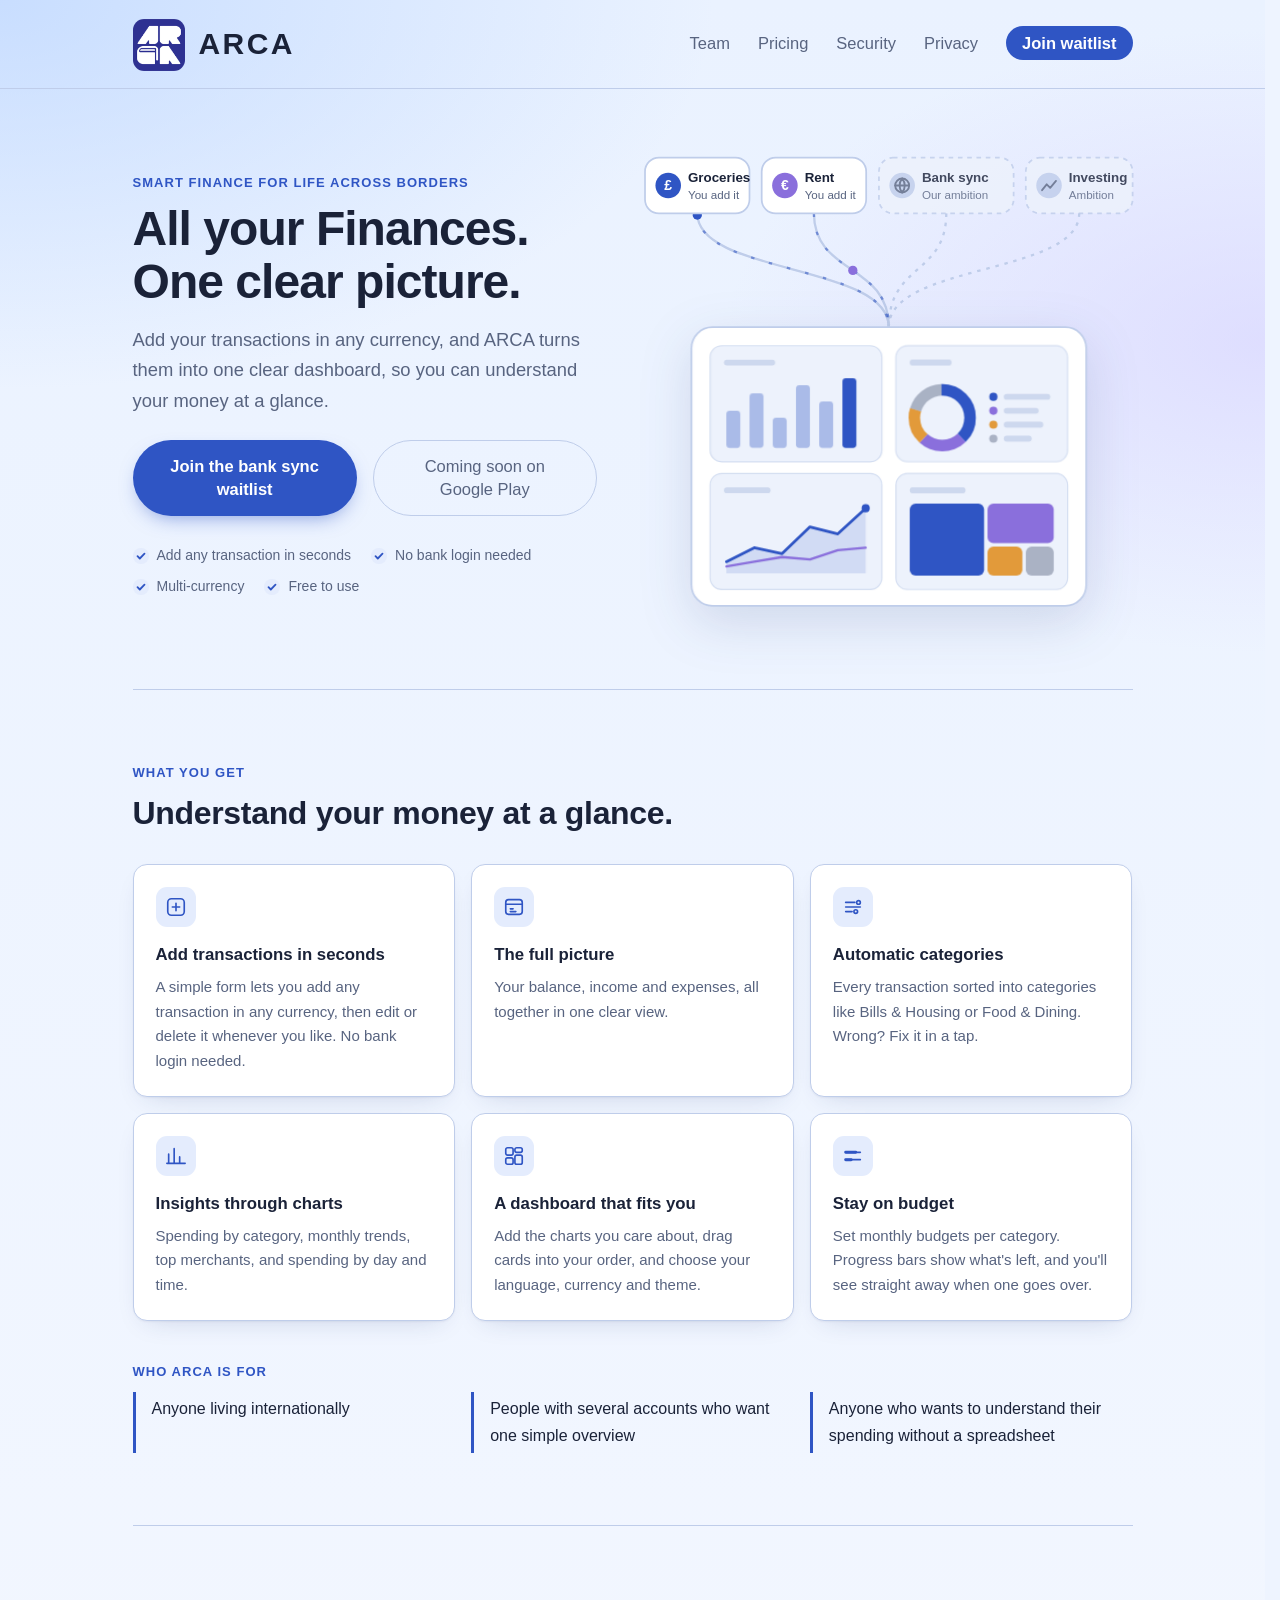
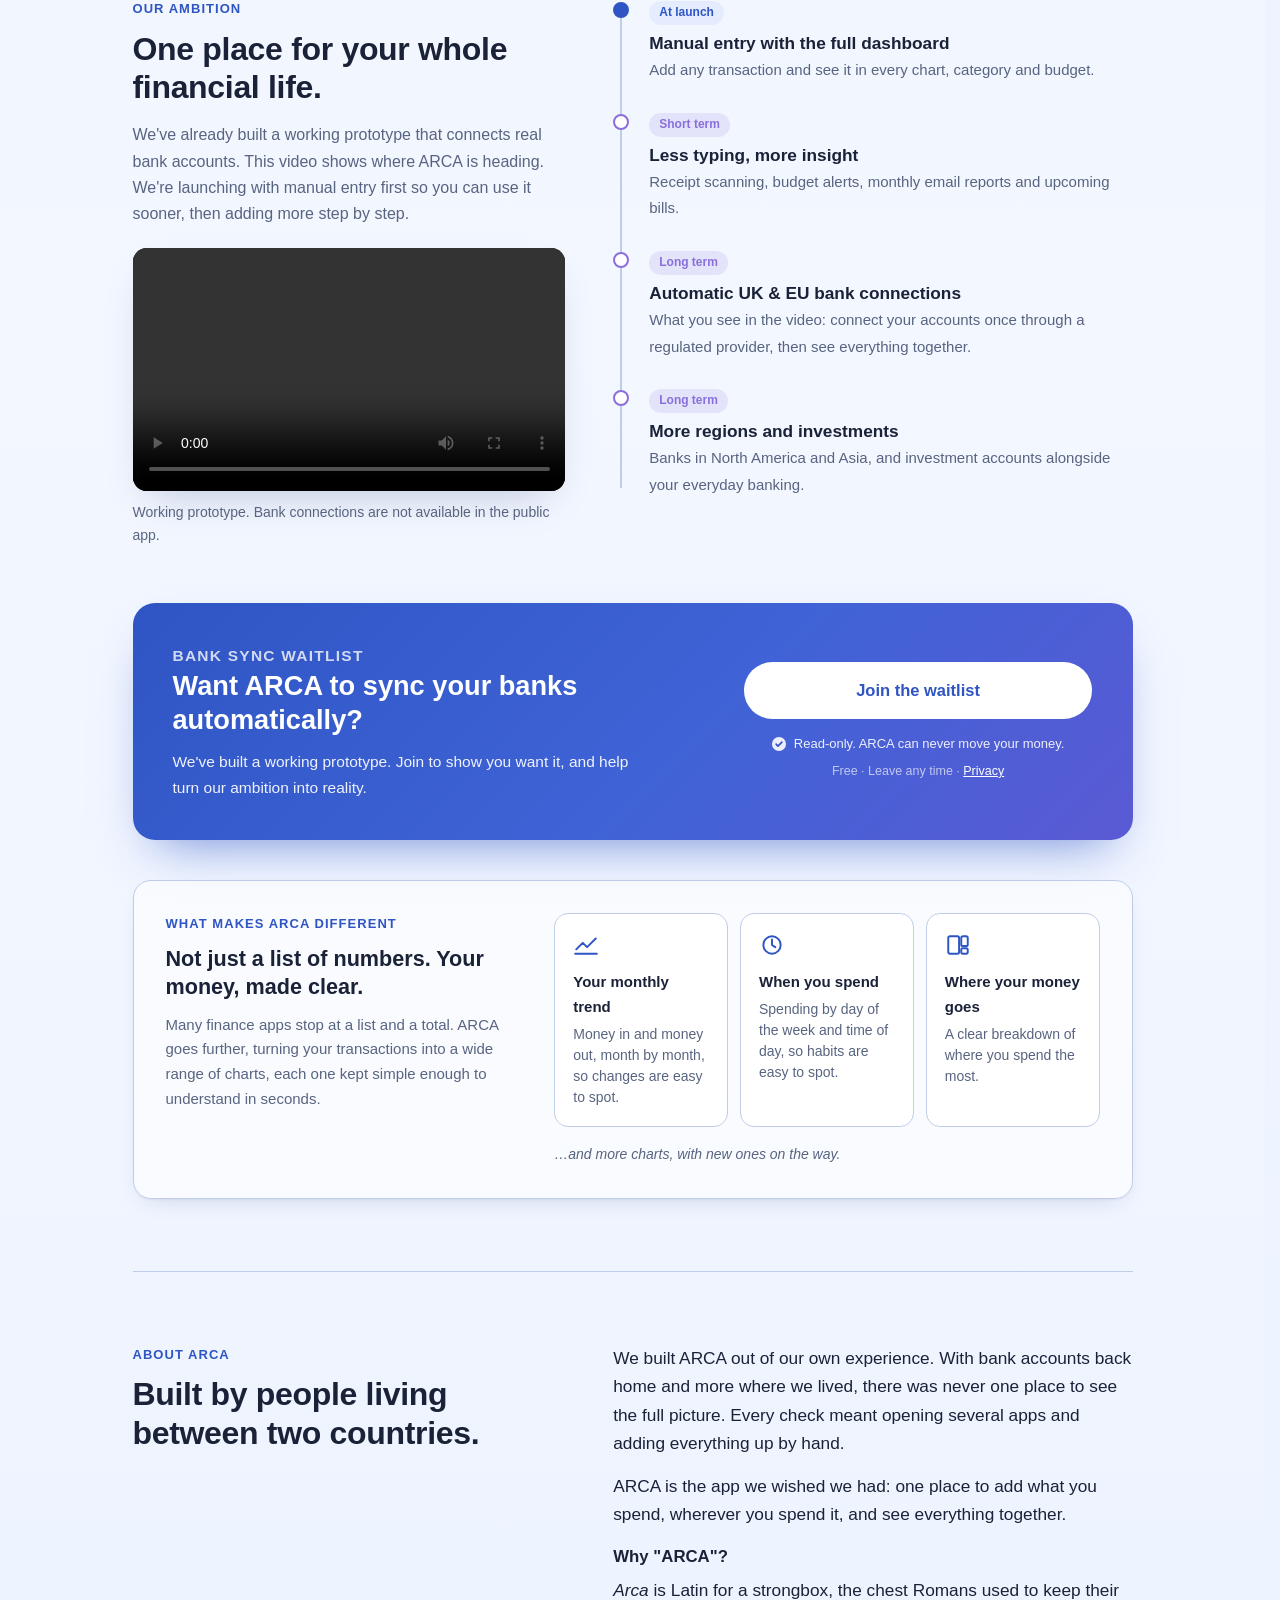
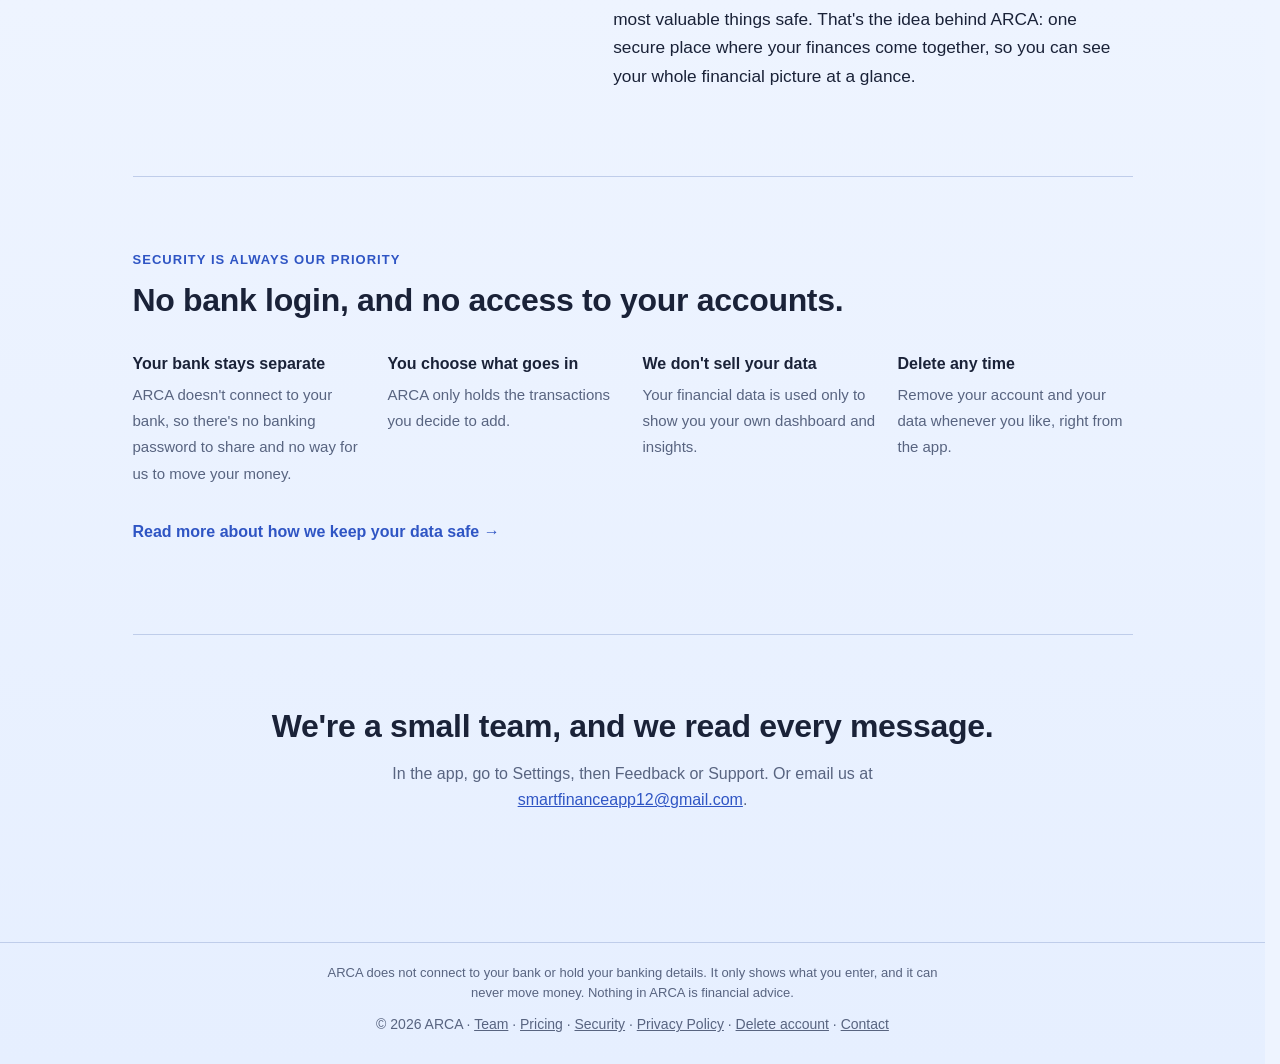
==== commit c063fa2d: "fix: fix some bugs" ====
--- a/index.html
+++ b/index.html
@@ -9,7 +9,7 @@
 <link rel="icon" type="image/png" sizes="32x32" href="/assets/favicon-32.png?v=2">
 <link rel="apple-touch-icon" href="/assets/apple-touch-icon.png?v=2">
 <link rel="stylesheet" href="/assets/style.css?v=10">
-<link rel="stylesheet" href="/assets/home.css?v=14">
+<link rel="stylesheet" href="/assets/home.css?v=15">
 </head>
 <body class="home">
 <header class="site"><div class="inner">
--- a/assets/home.css
+++ b/assets/home.css
@@ -330,6 +330,8 @@
   font: inherit; color: var(--text); background: #fff;
 }
 .wl input:focus, .wl textarea:focus { outline: none; border-color: var(--accent); box-shadow: 0 0 0 3px var(--accent-soft); }
+/* Step 1 submit button: centred in its row */
+#wl-step1 > .btn { margin: 0 auto; border: 0; padding: 13px 30px; font: inherit; font-weight: 600; cursor: pointer; }
 .wl-notice { margin: 12px 0 0; font-size: 12.5px; line-height: 1.5; color: var(--muted); text-align: center; }
 .wl input.wl-other { margin-top: 10px; padding: 9px 12px; font-size: 14px; }
 .wl-error { color: #b42318; font-size: 13px; margin: -6px 0 14px; }
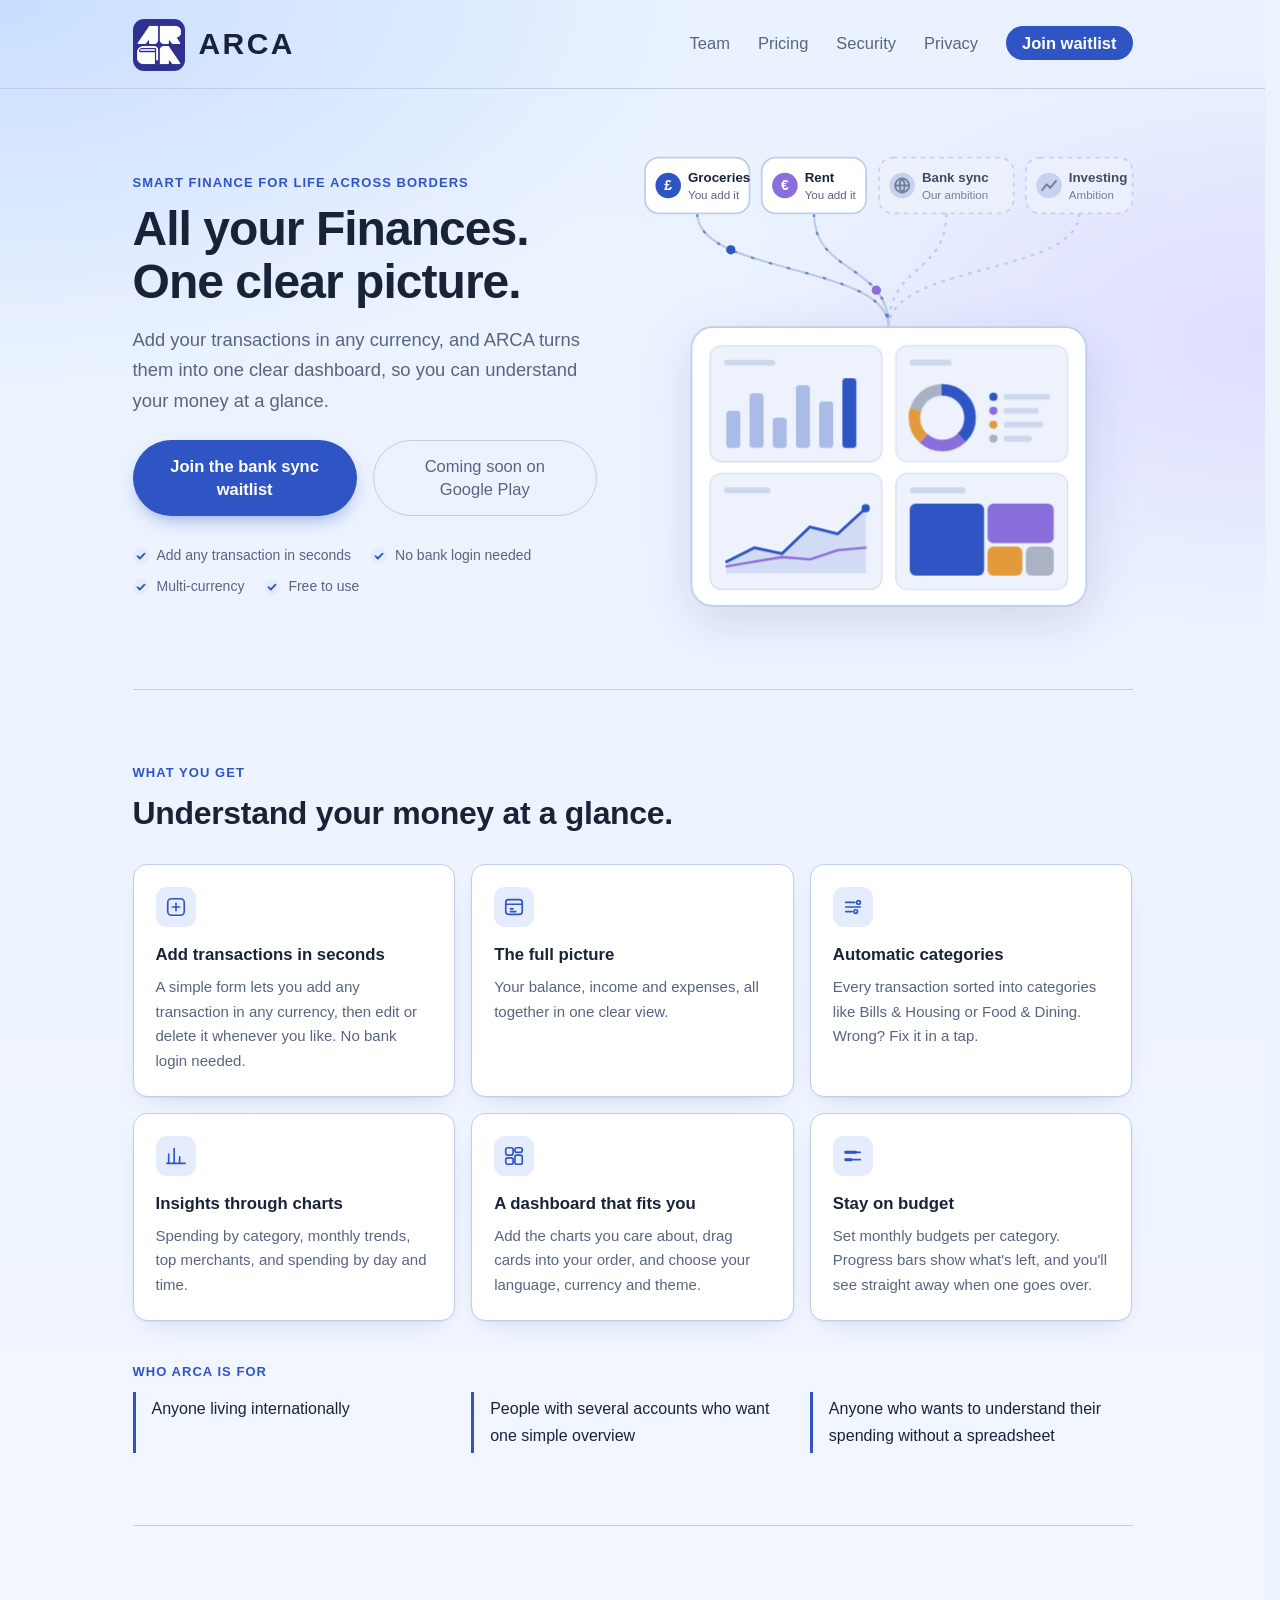
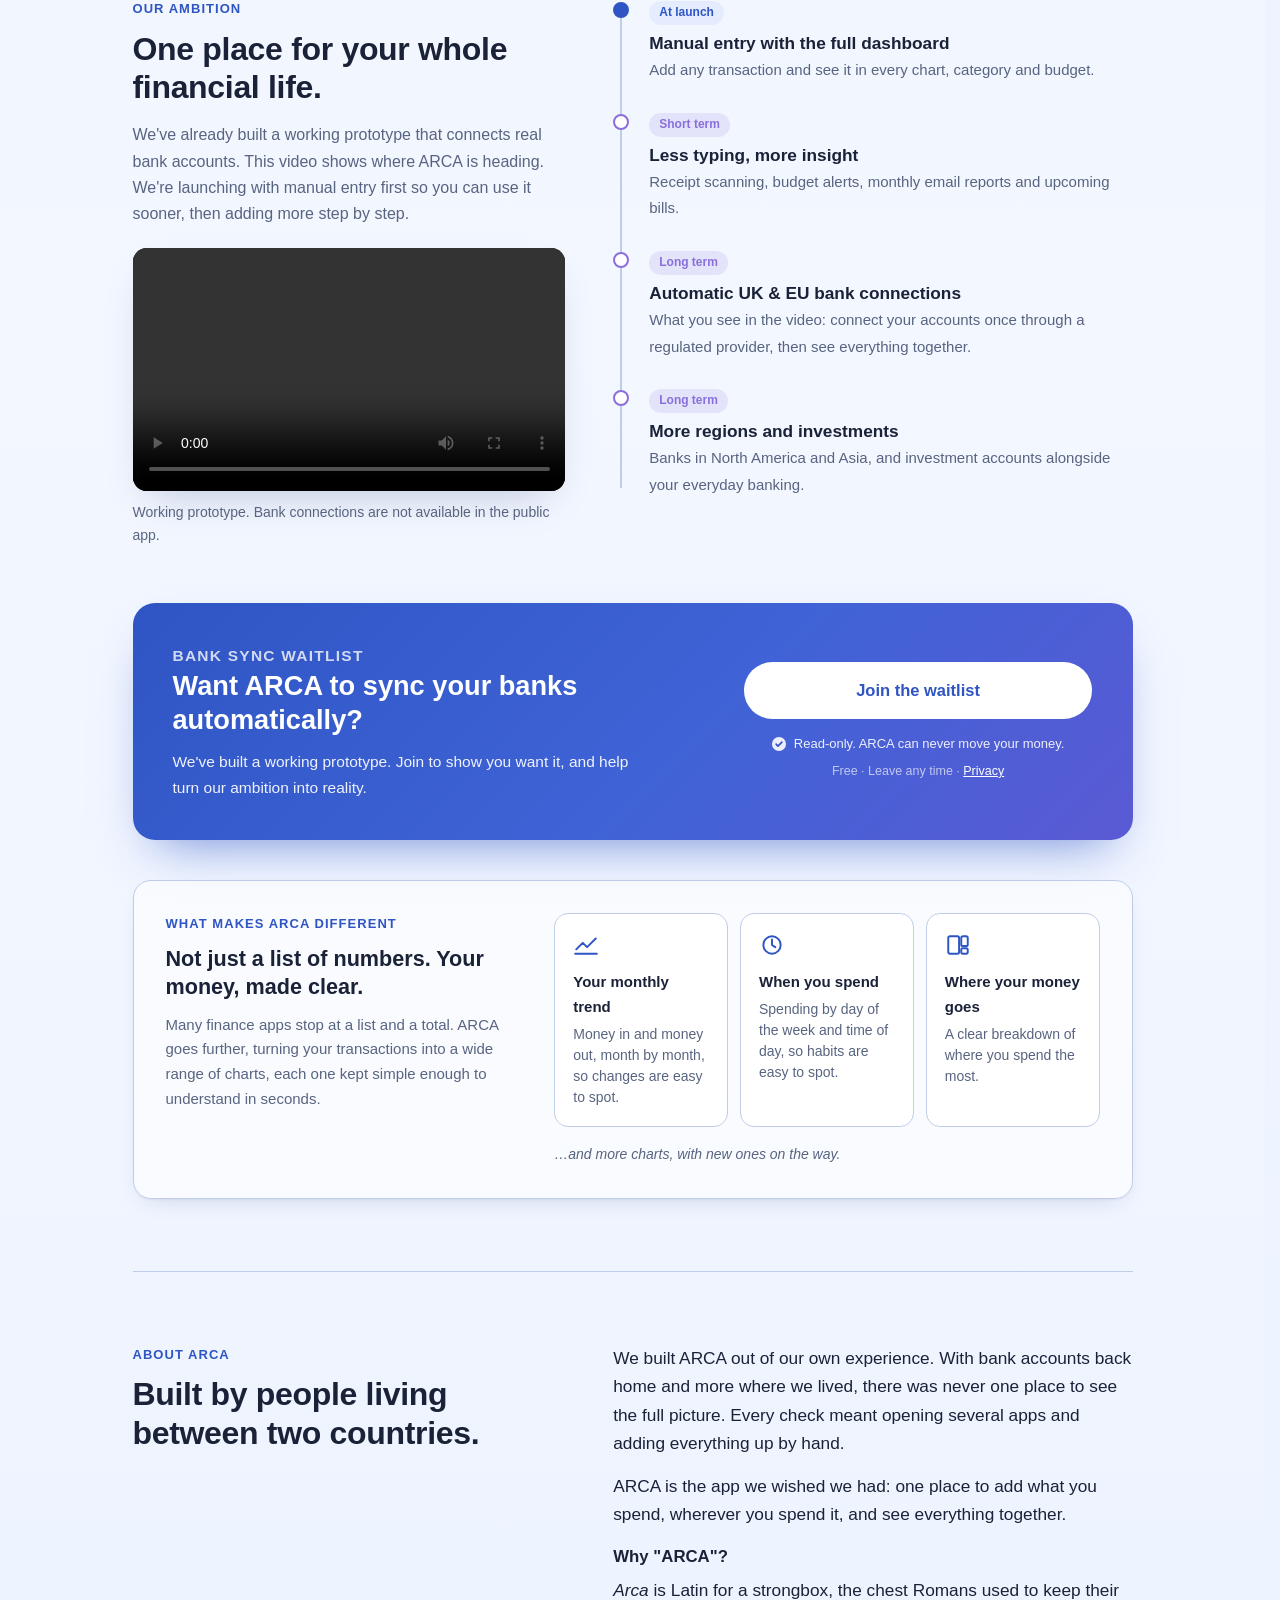
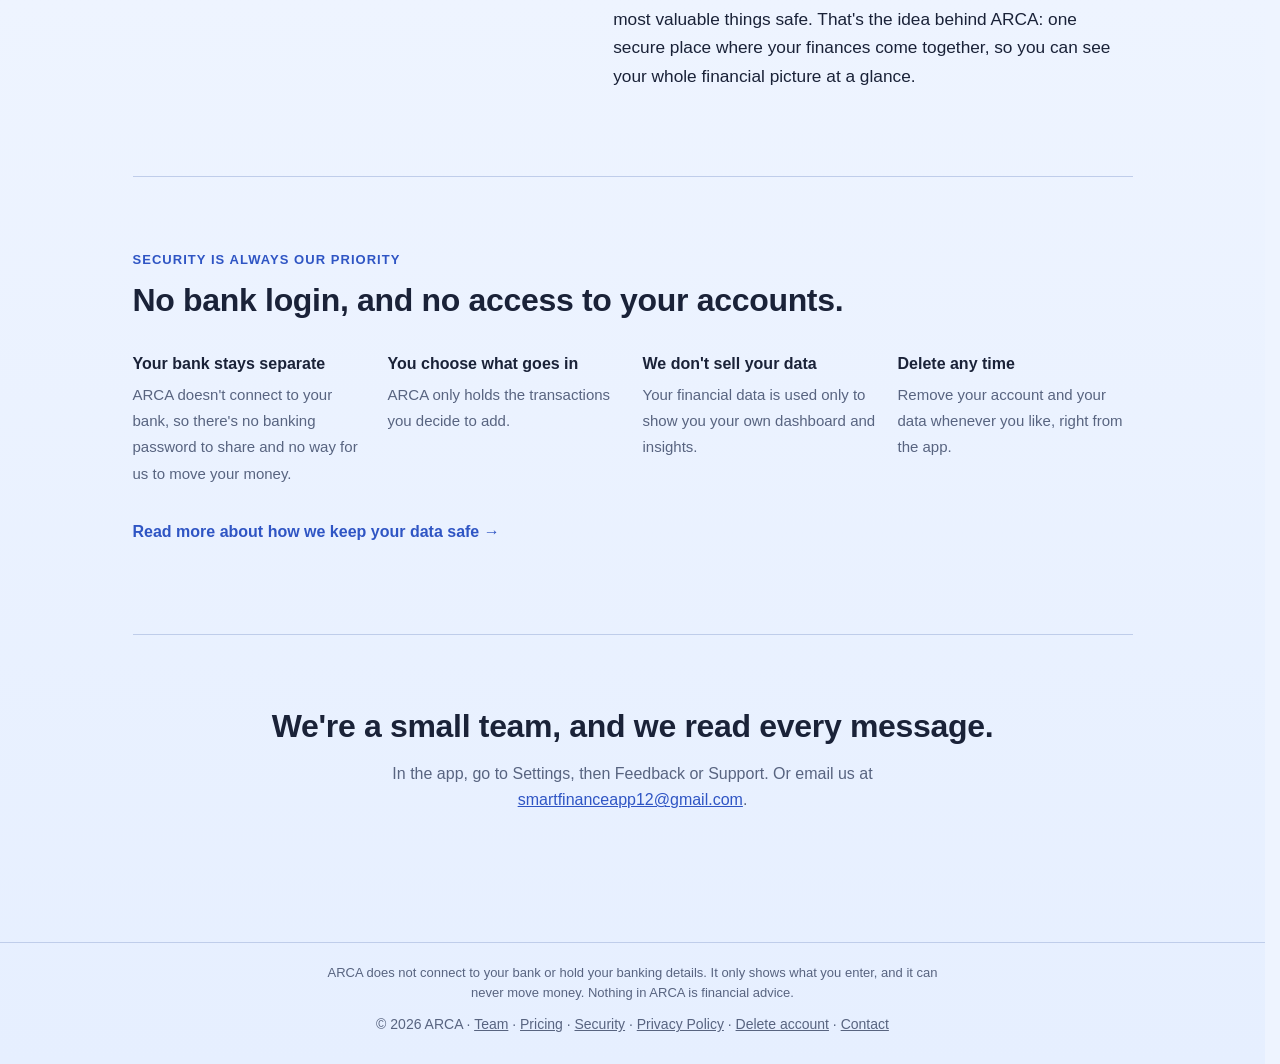
==== commit 7d0fff0f: "fix: fix the waiting time" ====
--- a/index.html
+++ b/index.html
@@ -489,6 +489,6 @@
   <p class="disclosure">ARCA does not connect to your bank or hold your banking details. It only shows what you enter, and it can never move money. Nothing in ARCA is financial advice.</p>
   © 2026 ARCA · <a href="/team/">Team</a> · <a href="/pricing/">Pricing</a> · <a href="/security/">Security</a> · <a href="/privacy/">Privacy Policy</a> · <a href="/delete-account/">Delete account</a> · <a href="mailto:smartfinanceapp12@gmail.com">Contact</a>
 </div></footer>
-<script src="/assets/waitlist.js?v=4" defer></script>
+<script src="/assets/waitlist.js?v=5" defer></script>
 </body>
 </html>
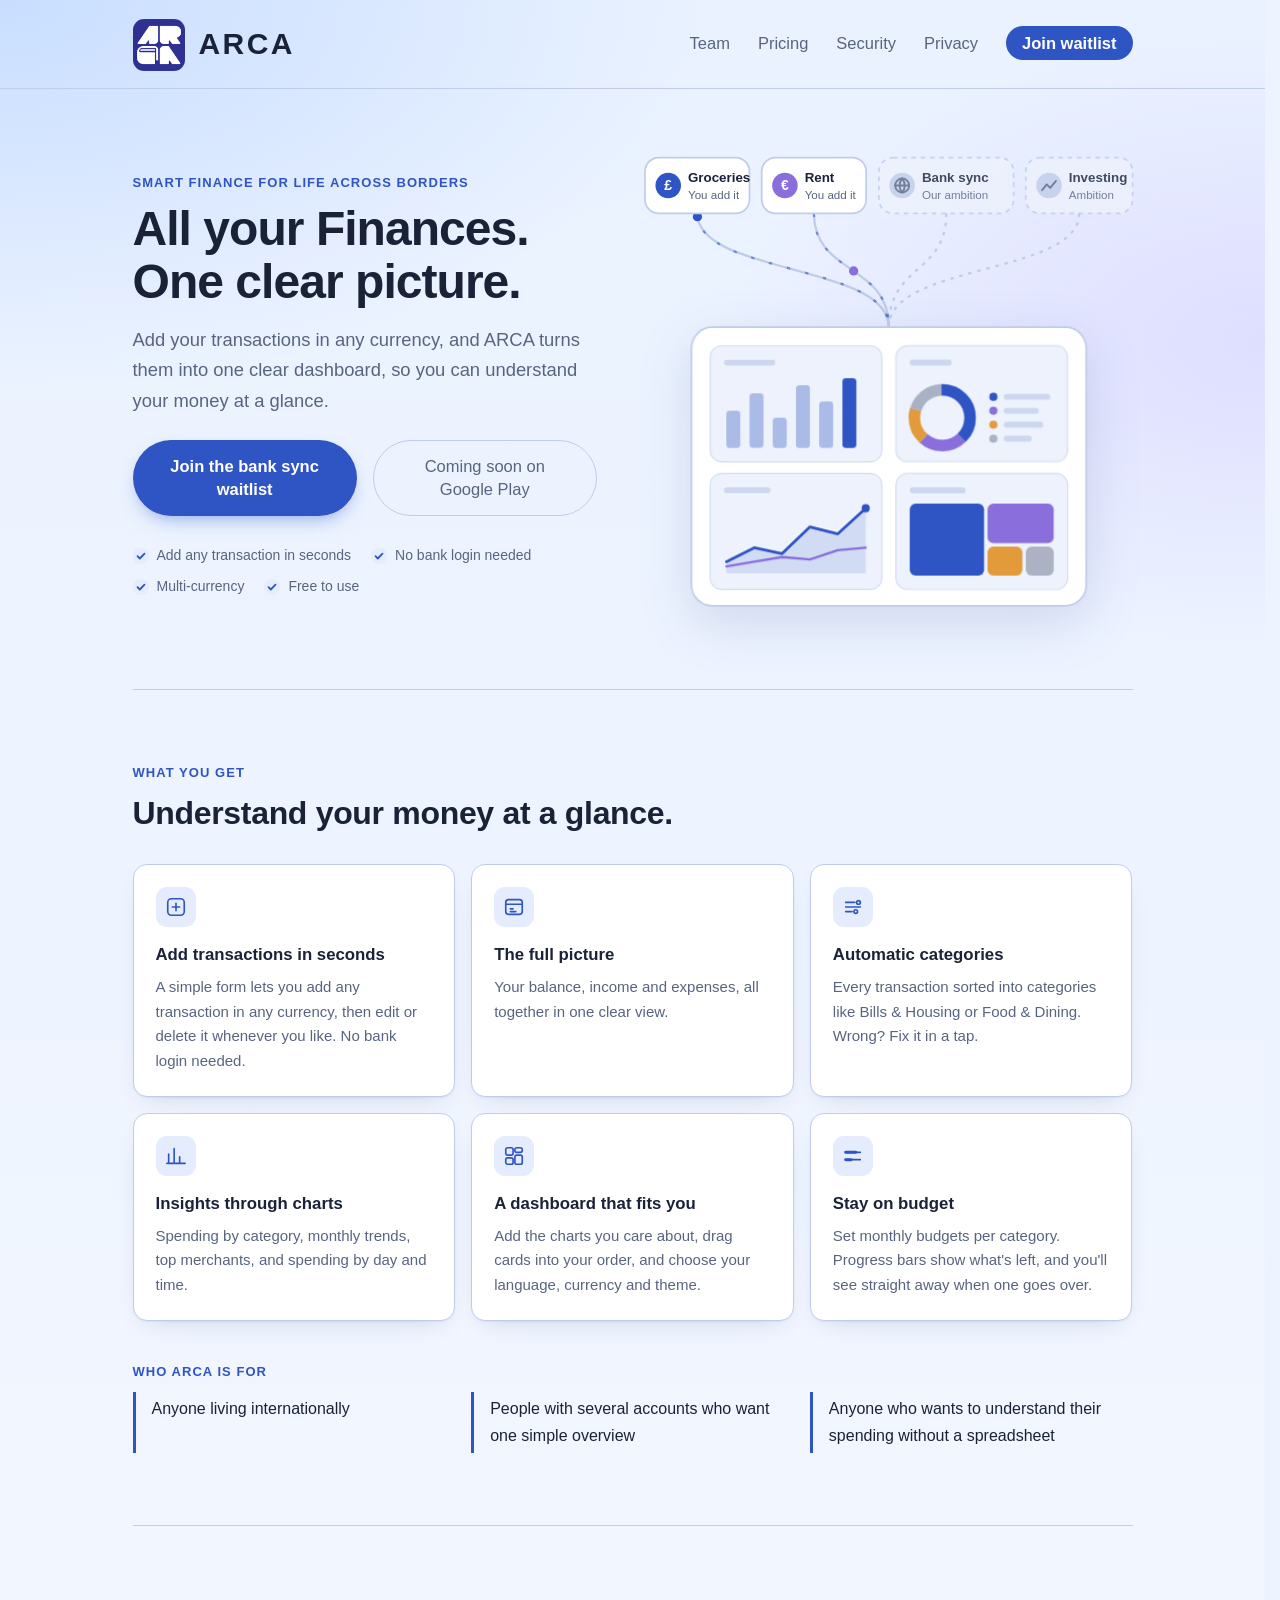
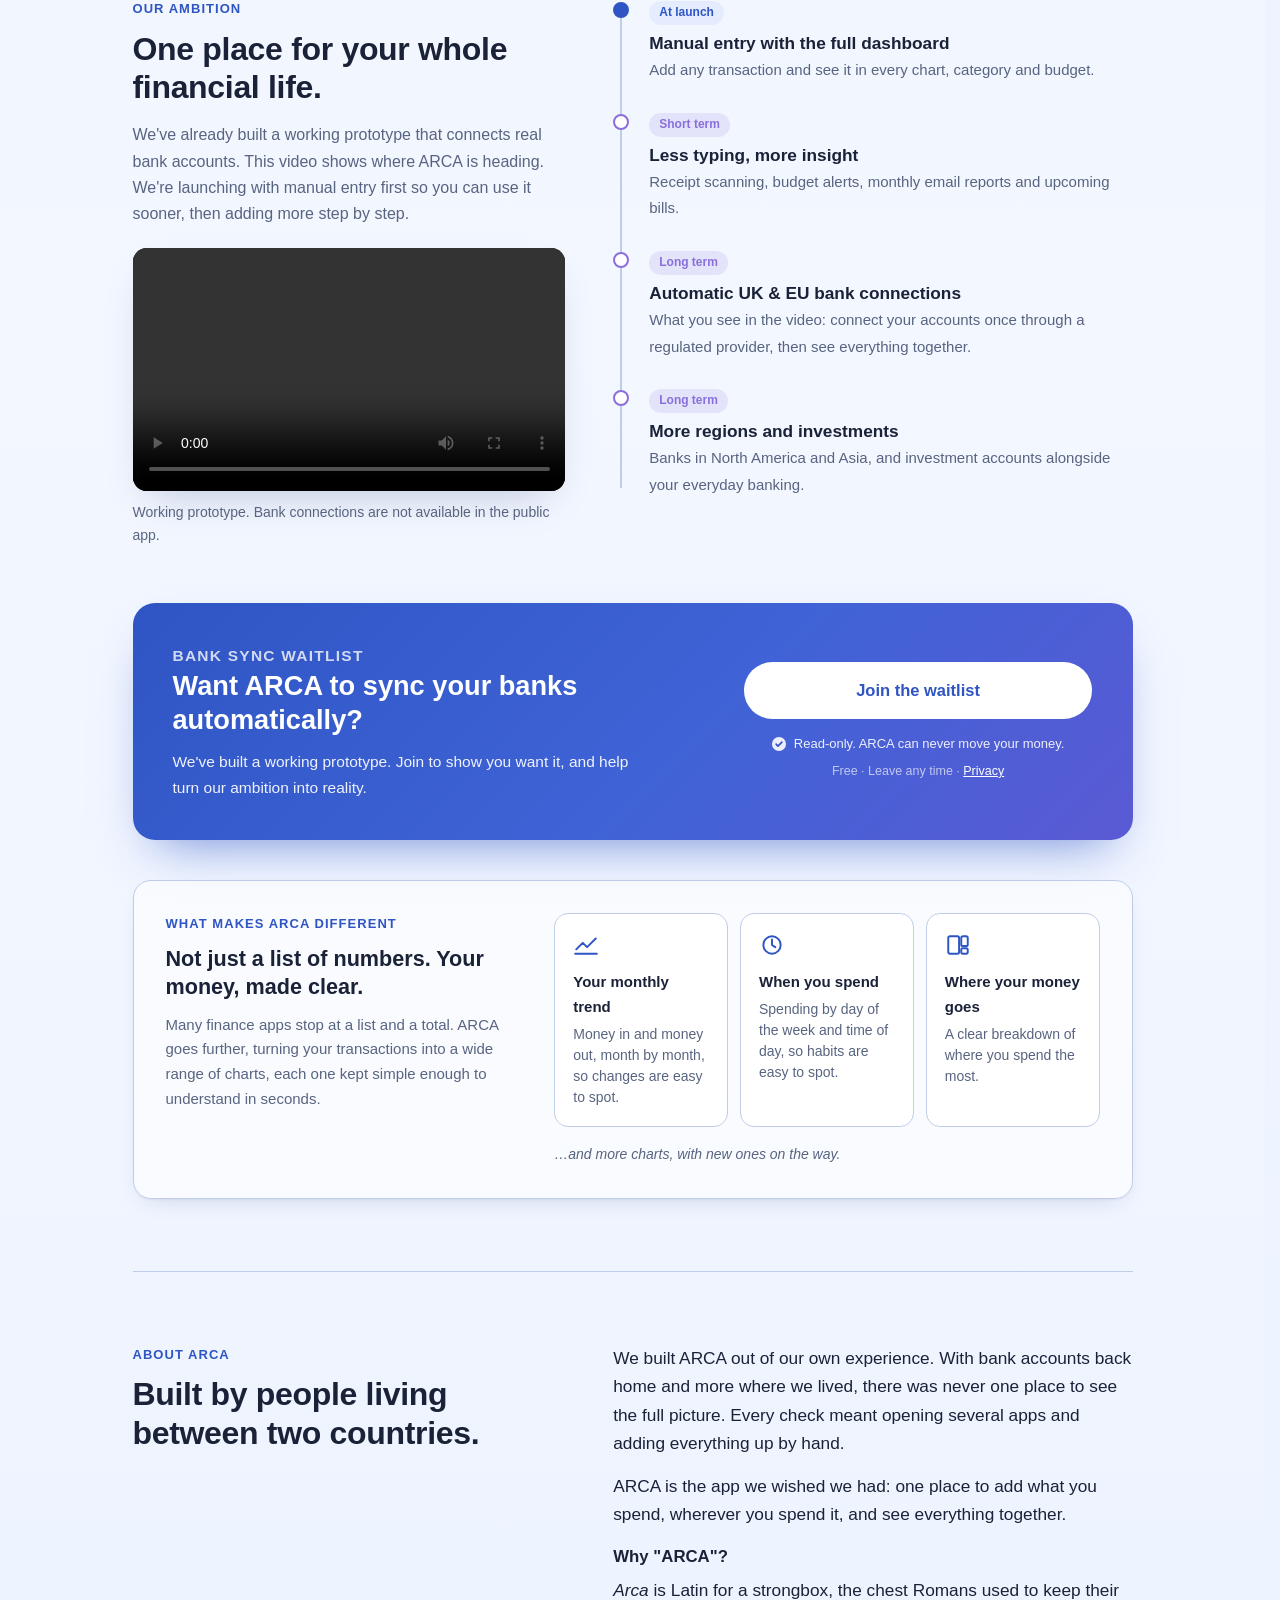
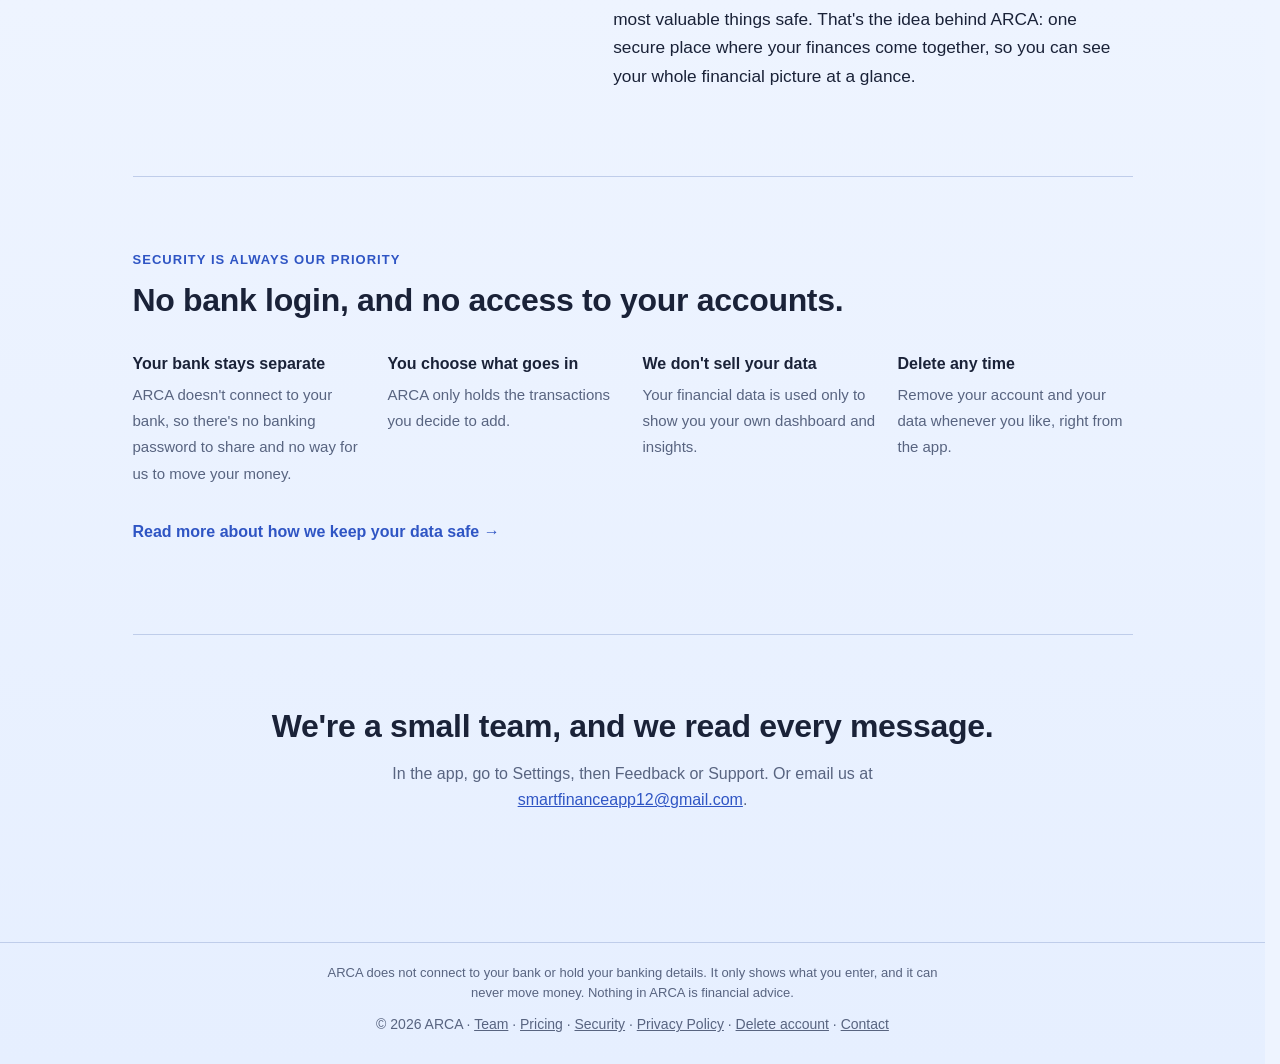
==== commit 5cfbd596: "fix: fix the issue for same email" ====
--- a/index.html
+++ b/index.html
@@ -489,6 +489,6 @@
   <p class="disclosure">ARCA does not connect to your bank or hold your banking details. It only shows what you enter, and it can never move money. Nothing in ARCA is financial advice.</p>
   © 2026 ARCA · <a href="/team/">Team</a> · <a href="/pricing/">Pricing</a> · <a href="/security/">Security</a> · <a href="/privacy/">Privacy Policy</a> · <a href="/delete-account/">Delete account</a> · <a href="mailto:smartfinanceapp12@gmail.com">Contact</a>
 </div></footer>
-<script src="/assets/waitlist.js?v=5" defer></script>
+<script src="/assets/waitlist.js?v=6" defer></script>
 </body>
 </html>
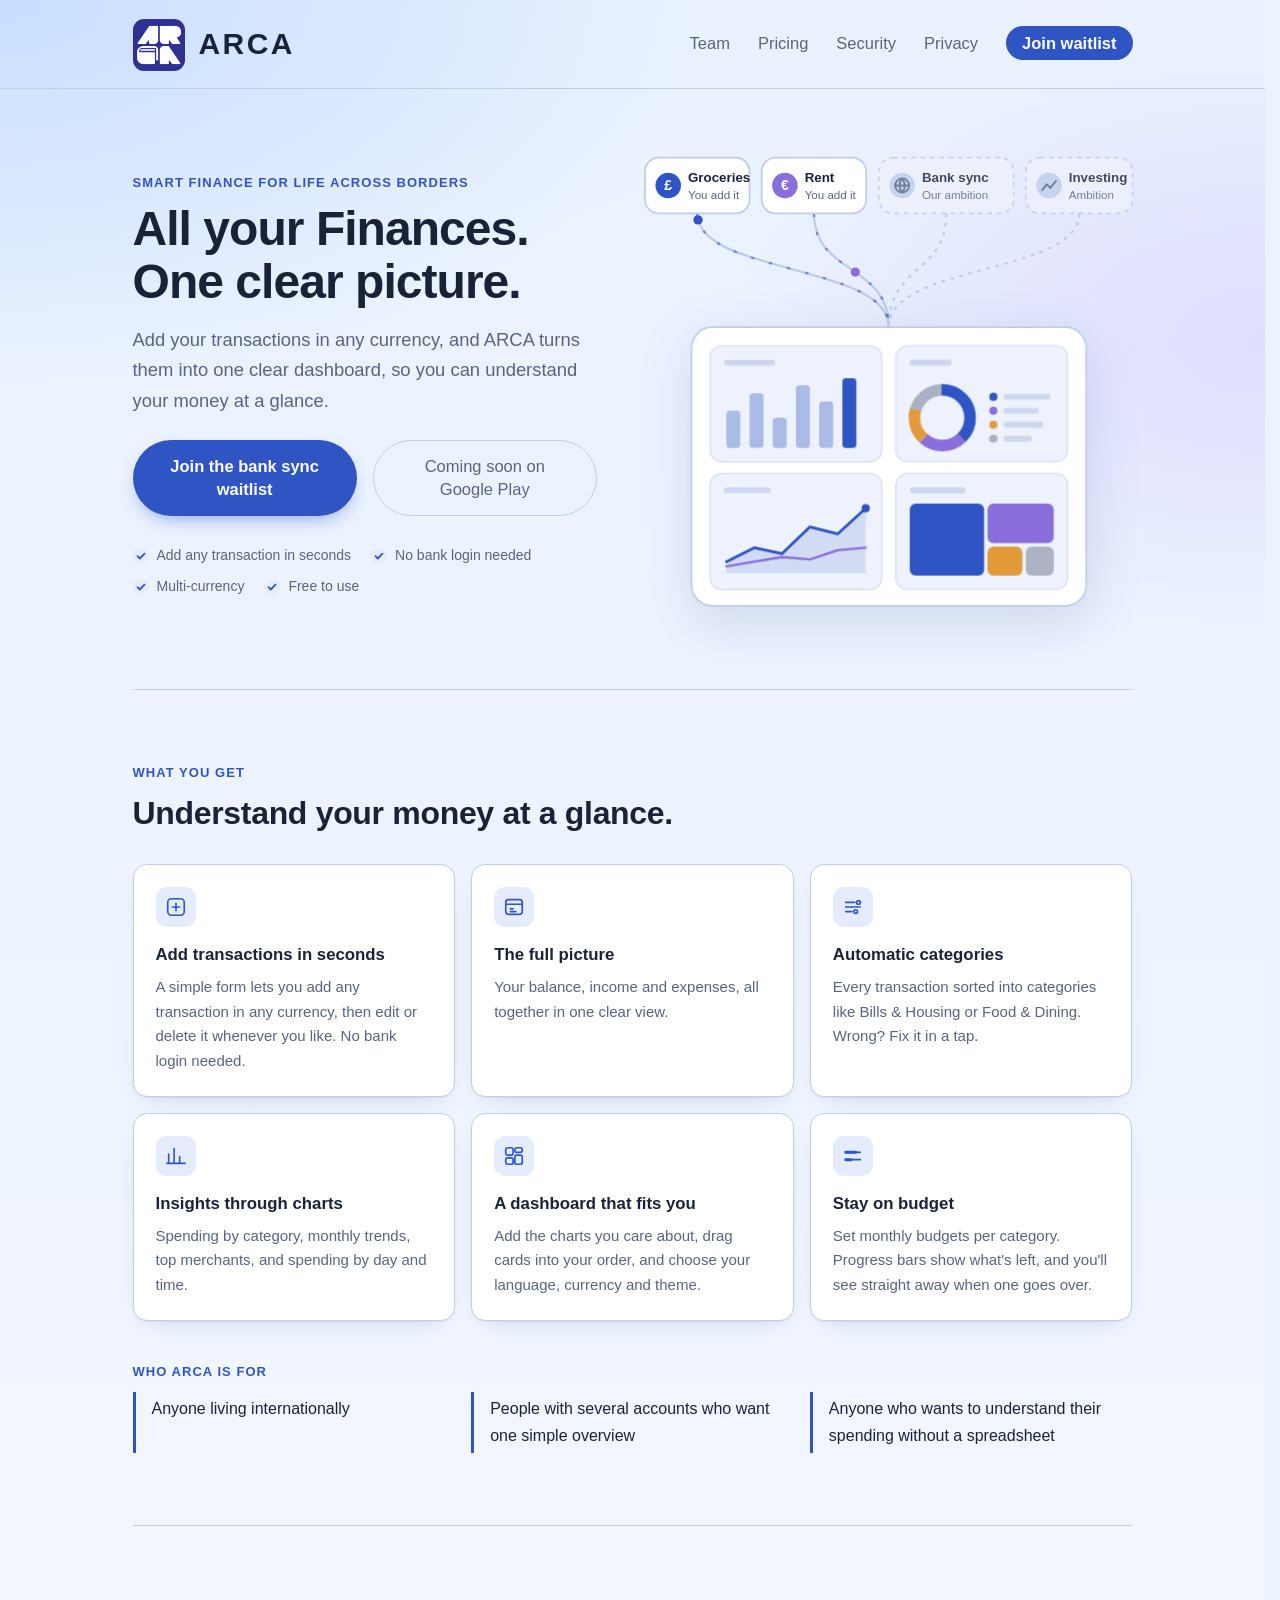
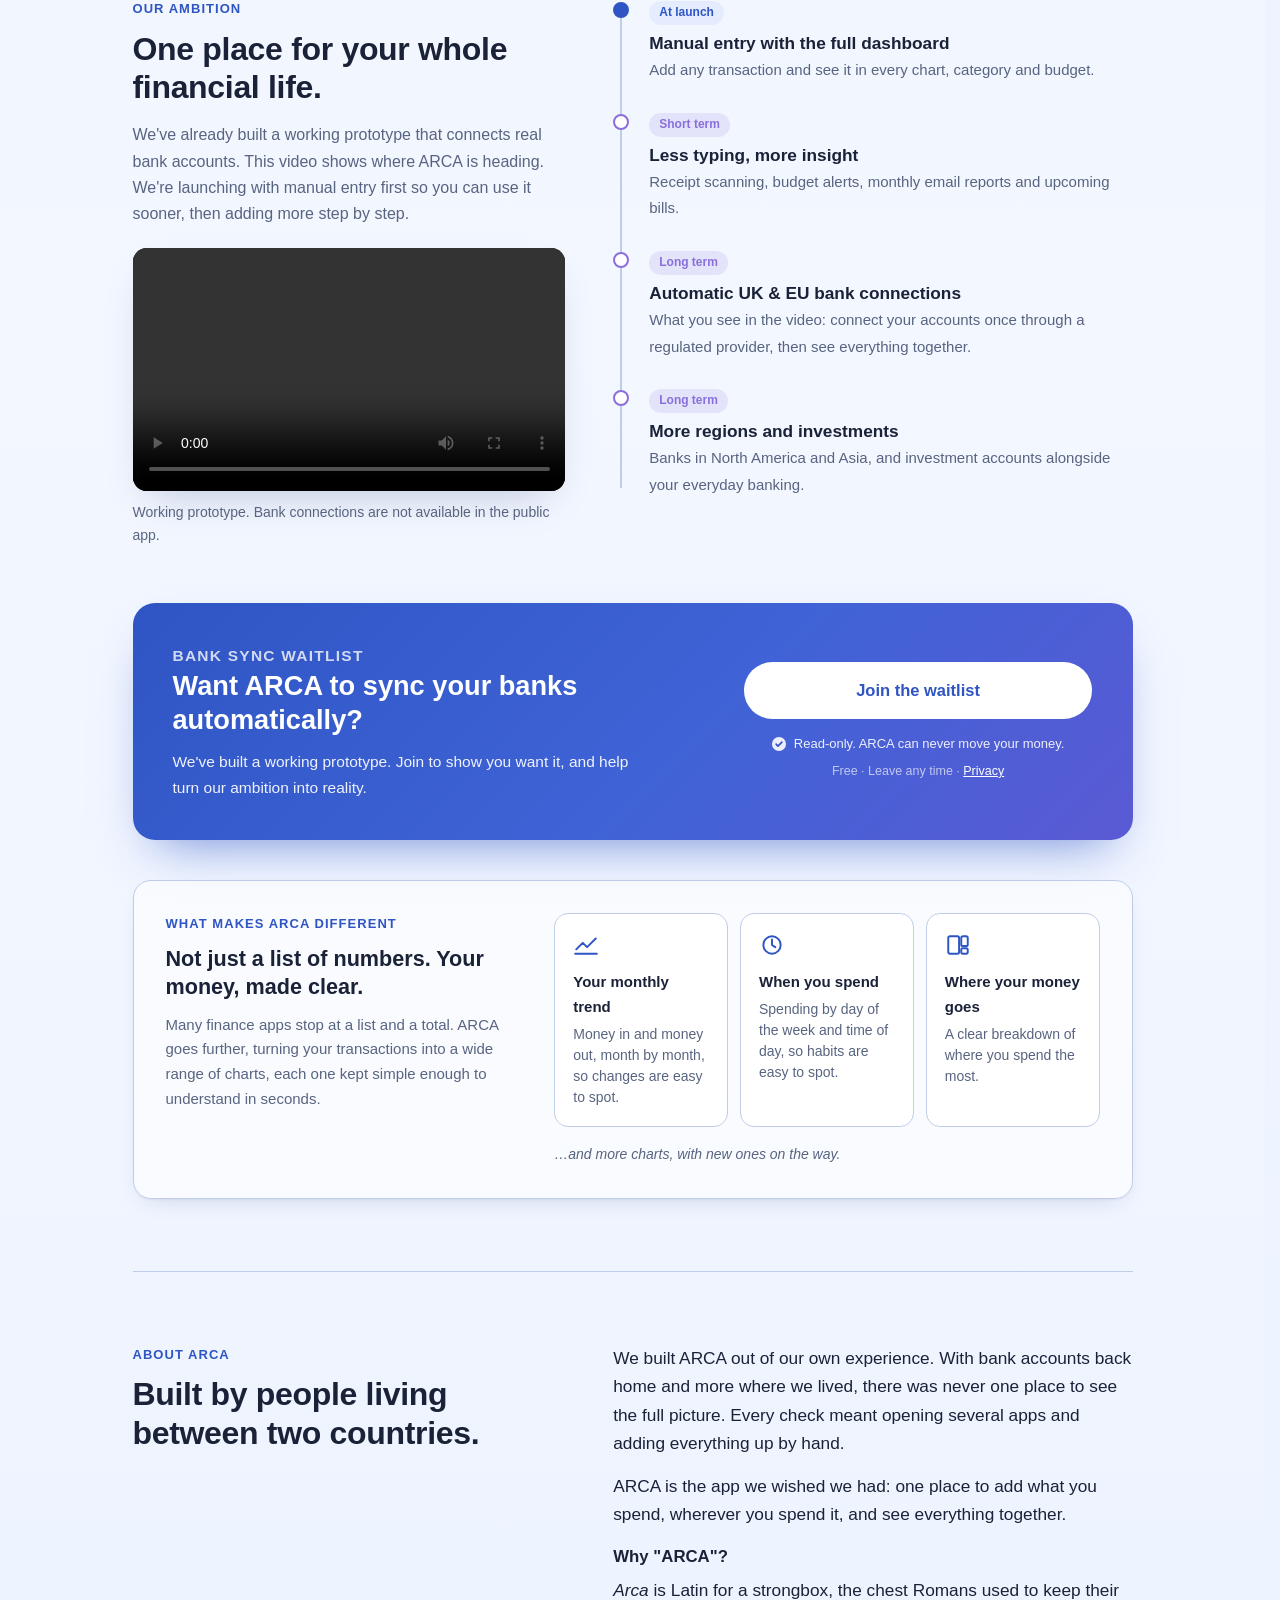
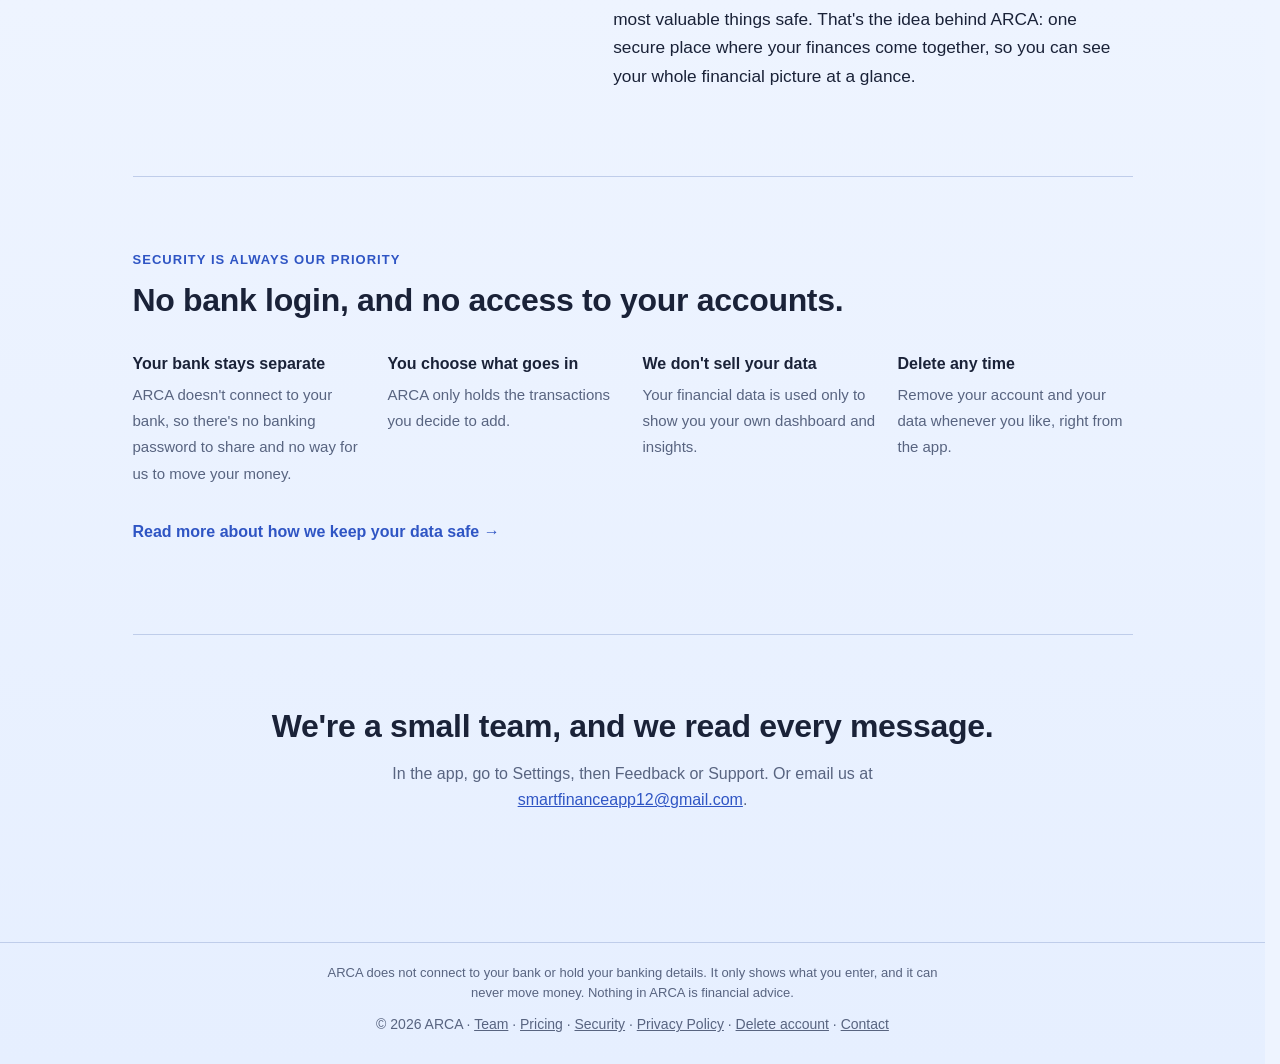
==== commit 8dd9389b: "fix: fix some bugs in waitlist form" ====
--- a/index.html
+++ b/index.html
@@ -9,7 +9,7 @@
 <link rel="icon" type="image/png" sizes="32x32" href="/assets/favicon-32.png?v=2">
 <link rel="apple-touch-icon" href="/assets/apple-touch-icon.png?v=2">
 <link rel="stylesheet" href="/assets/style.css?v=10">
-<link rel="stylesheet" href="/assets/home.css?v=15">
+<link rel="stylesheet" href="/assets/home.css?v=16">
 </head>
 <body class="home">
 <header class="site"><div class="inner">
@@ -489,6 +489,6 @@
   <p class="disclosure">ARCA does not connect to your bank or hold your banking details. It only shows what you enter, and it can never move money. Nothing in ARCA is financial advice.</p>
   © 2026 ARCA · <a href="/team/">Team</a> · <a href="/pricing/">Pricing</a> · <a href="/security/">Security</a> · <a href="/privacy/">Privacy Policy</a> · <a href="/delete-account/">Delete account</a> · <a href="mailto:smartfinanceapp12@gmail.com">Contact</a>
 </div></footer>
-<script src="/assets/waitlist.js?v=6" defer></script>
+<script src="/assets/waitlist.js?v=7" defer></script>
 </body>
 </html>
--- a/assets/home.css
+++ b/assets/home.css
@@ -306,13 +306,18 @@
 /* Waitlist sign-up (two-step dialog) */
 .btn:disabled { opacity: 0.6; cursor: default; }
 .wl {
-  width: min(560px, calc(100vw - 32px)); max-height: calc(100vh - 48px); max-height: calc(100dvh - 48px);
+  width: min(560px, calc(100vw - 32px)); max-height: calc(100vh - 48px); max-height: calc(100svh - 48px);
   padding: 0; border: 0; border-radius: 20px; background: var(--bg); color: var(--text);
   box-shadow: 0 30px 80px -20px rgba(20, 35, 90, 0.45);
   overflow: hidden; /* only .wl-inner scrolls */
 }
 .wl::backdrop { background: rgba(20, 30, 60, 0.45); backdrop-filter: blur(2px); }
-.wl-inner { padding: 28px 28px 24px; overflow-y: auto; max-height: calc(100vh - 48px); max-height: calc(100dvh - 48px); }
+.wl-inner {
+  padding: 28px 28px 24px; overflow-y: auto; max-height: calc(100vh - 48px); max-height: calc(100svh - 48px);
+  overscroll-behavior: contain; /* scrolling past the end doesn't move the page behind */
+}
+/* Freeze the page while the popup is open, so the browser bar can't resize the screen under it */
+html:has(.wl[open]) { overflow: hidden; }
 .wl-close {
   position: absolute; top: 12px; right: 12px; width: 36px; height: 36px; border: 0; border-radius: 50%;
   background: var(--surface); color: var(--muted); font-size: 20px; line-height: 1; cursor: pointer;
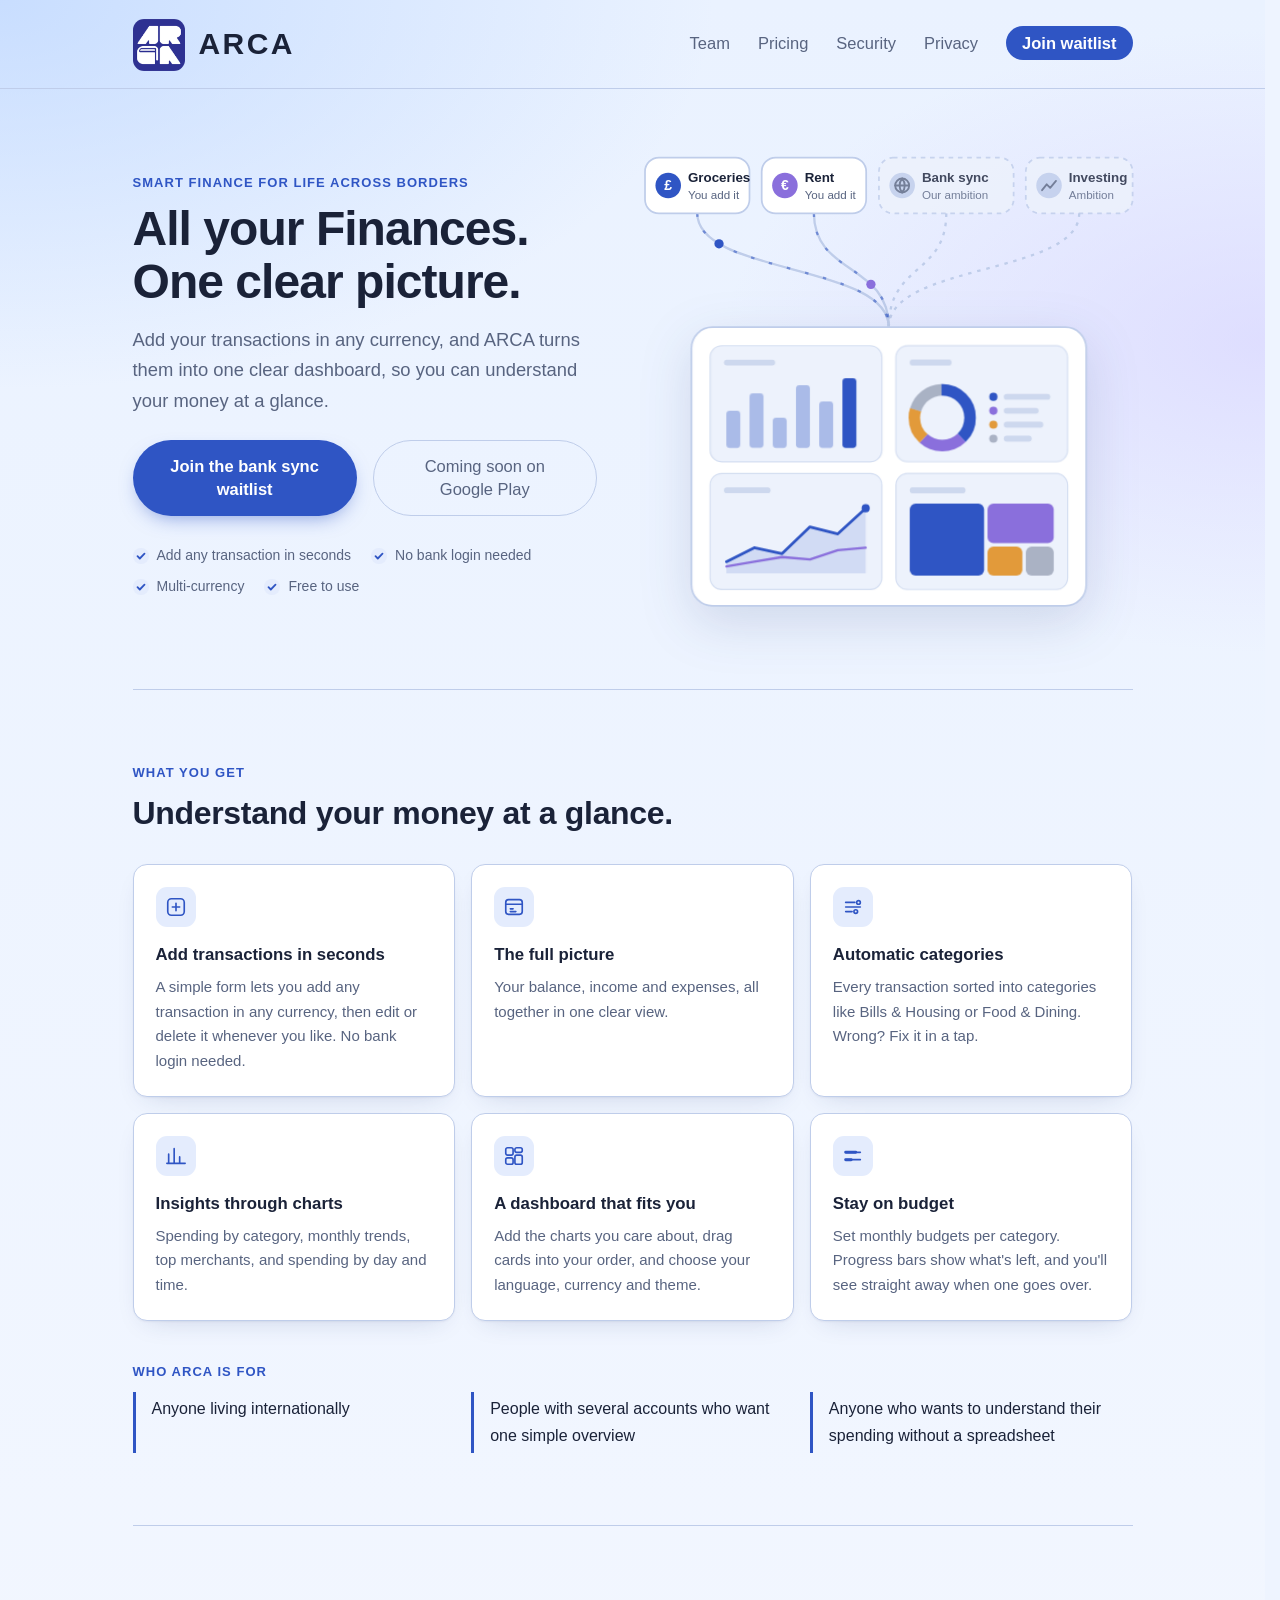
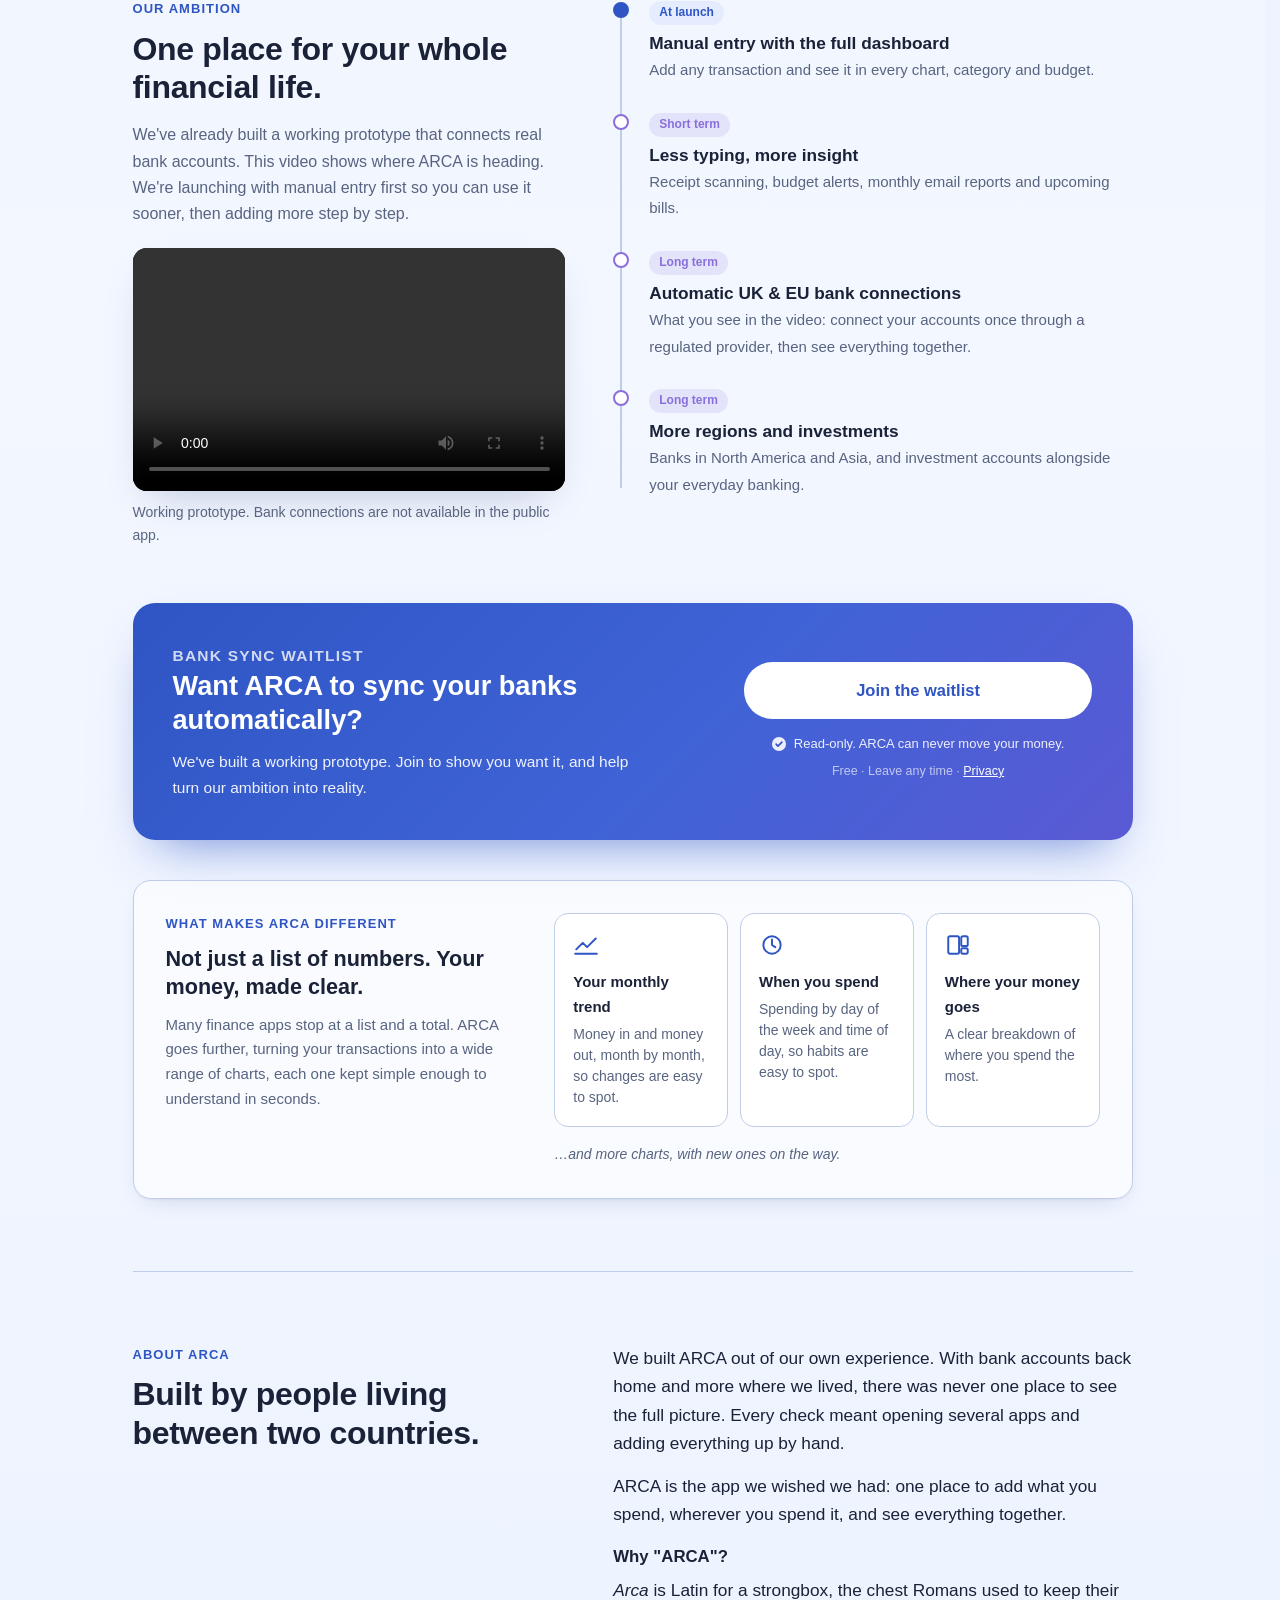
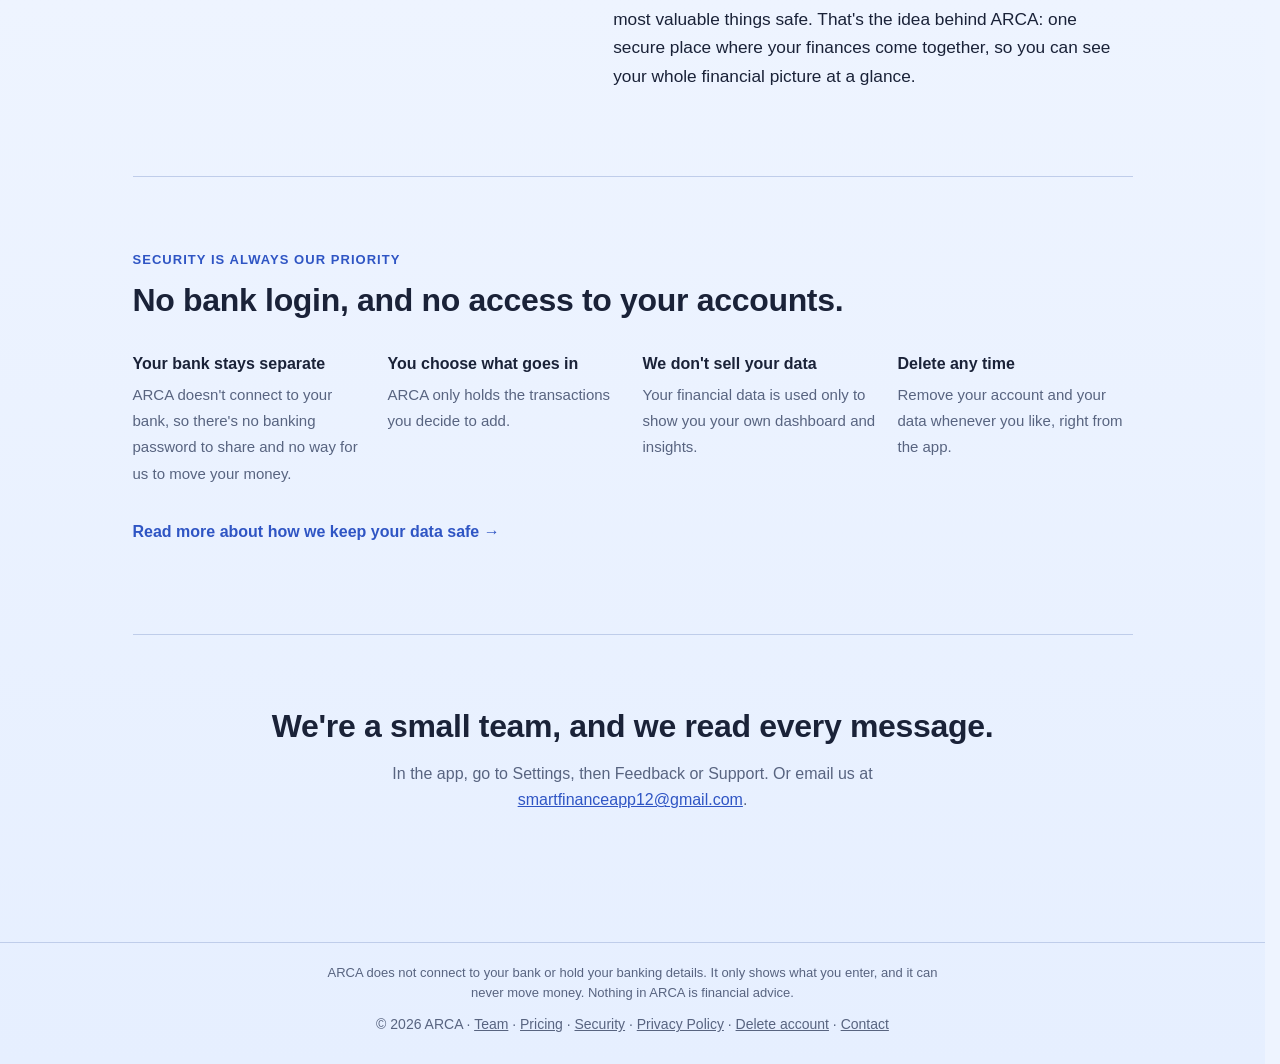
==== commit bda9504f: "fix:fix some bugs" ====
--- a/index.html
+++ b/index.html
@@ -9,7 +9,7 @@
 <link rel="icon" type="image/png" sizes="32x32" href="/assets/favicon-32.png?v=2">
 <link rel="apple-touch-icon" href="/assets/apple-touch-icon.png?v=2">
 <link rel="stylesheet" href="/assets/style.css?v=10">
-<link rel="stylesheet" href="/assets/home.css?v=16">
+<link rel="stylesheet" href="/assets/home.css?v=17">
 </head>
 <body class="home">
 <header class="site"><div class="inner">
@@ -489,6 +489,6 @@
   <p class="disclosure">ARCA does not connect to your bank or hold your banking details. It only shows what you enter, and it can never move money. Nothing in ARCA is financial advice.</p>
   © 2026 ARCA · <a href="/team/">Team</a> · <a href="/pricing/">Pricing</a> · <a href="/security/">Security</a> · <a href="/privacy/">Privacy Policy</a> · <a href="/delete-account/">Delete account</a> · <a href="mailto:smartfinanceapp12@gmail.com">Contact</a>
 </div></footer>
-<script src="/assets/waitlist.js?v=7" defer></script>
+<script src="/assets/waitlist.js?v=10" defer></script>
 </body>
 </html>
--- a/assets/home.css
+++ b/assets/home.css
@@ -309,7 +309,7 @@
   width: min(560px, calc(100vw - 32px)); max-height: calc(100vh - 48px); max-height: calc(100svh - 48px);
   padding: 0; border: 0; border-radius: 20px; background: var(--bg); color: var(--text);
   box-shadow: 0 30px 80px -20px rgba(20, 35, 90, 0.45);
-  overflow: hidden; /* only .wl-inner scrolls */
+  overflow: hidden; overflow: clip; /* only .wl-inner scrolls; clip also stops the browser scrolling the frame itself */
 }
 .wl::backdrop { background: rgba(20, 30, 60, 0.45); backdrop-filter: blur(2px); }
 .wl-inner {
@@ -344,7 +344,8 @@
 .wl-q { border: 0; padding: 0; margin: 0 0 20px; min-width: 0; }
 .wl-hint { font-size: 12.5px; color: var(--muted); margin: -2px 0 8px; }
 .wl-chips { display: flex; flex-wrap: wrap; gap: 8px; }
-.wl-chip input { position: absolute; opacity: 0; pointer-events: none; }
+.wl-chip { position: relative; } /* keeps each hidden input inside its own chip */
+.wl-chip input { position: absolute; inset: 0; margin: 0; opacity: 0; pointer-events: none; }
 .wl-chip span {
   display: inline-block; padding: 7px 14px; border: 1.5px solid var(--border); border-radius: 999px;
   font-size: 14px; cursor: pointer; user-select: none; transition: background 0.12s, border-color 0.12s;
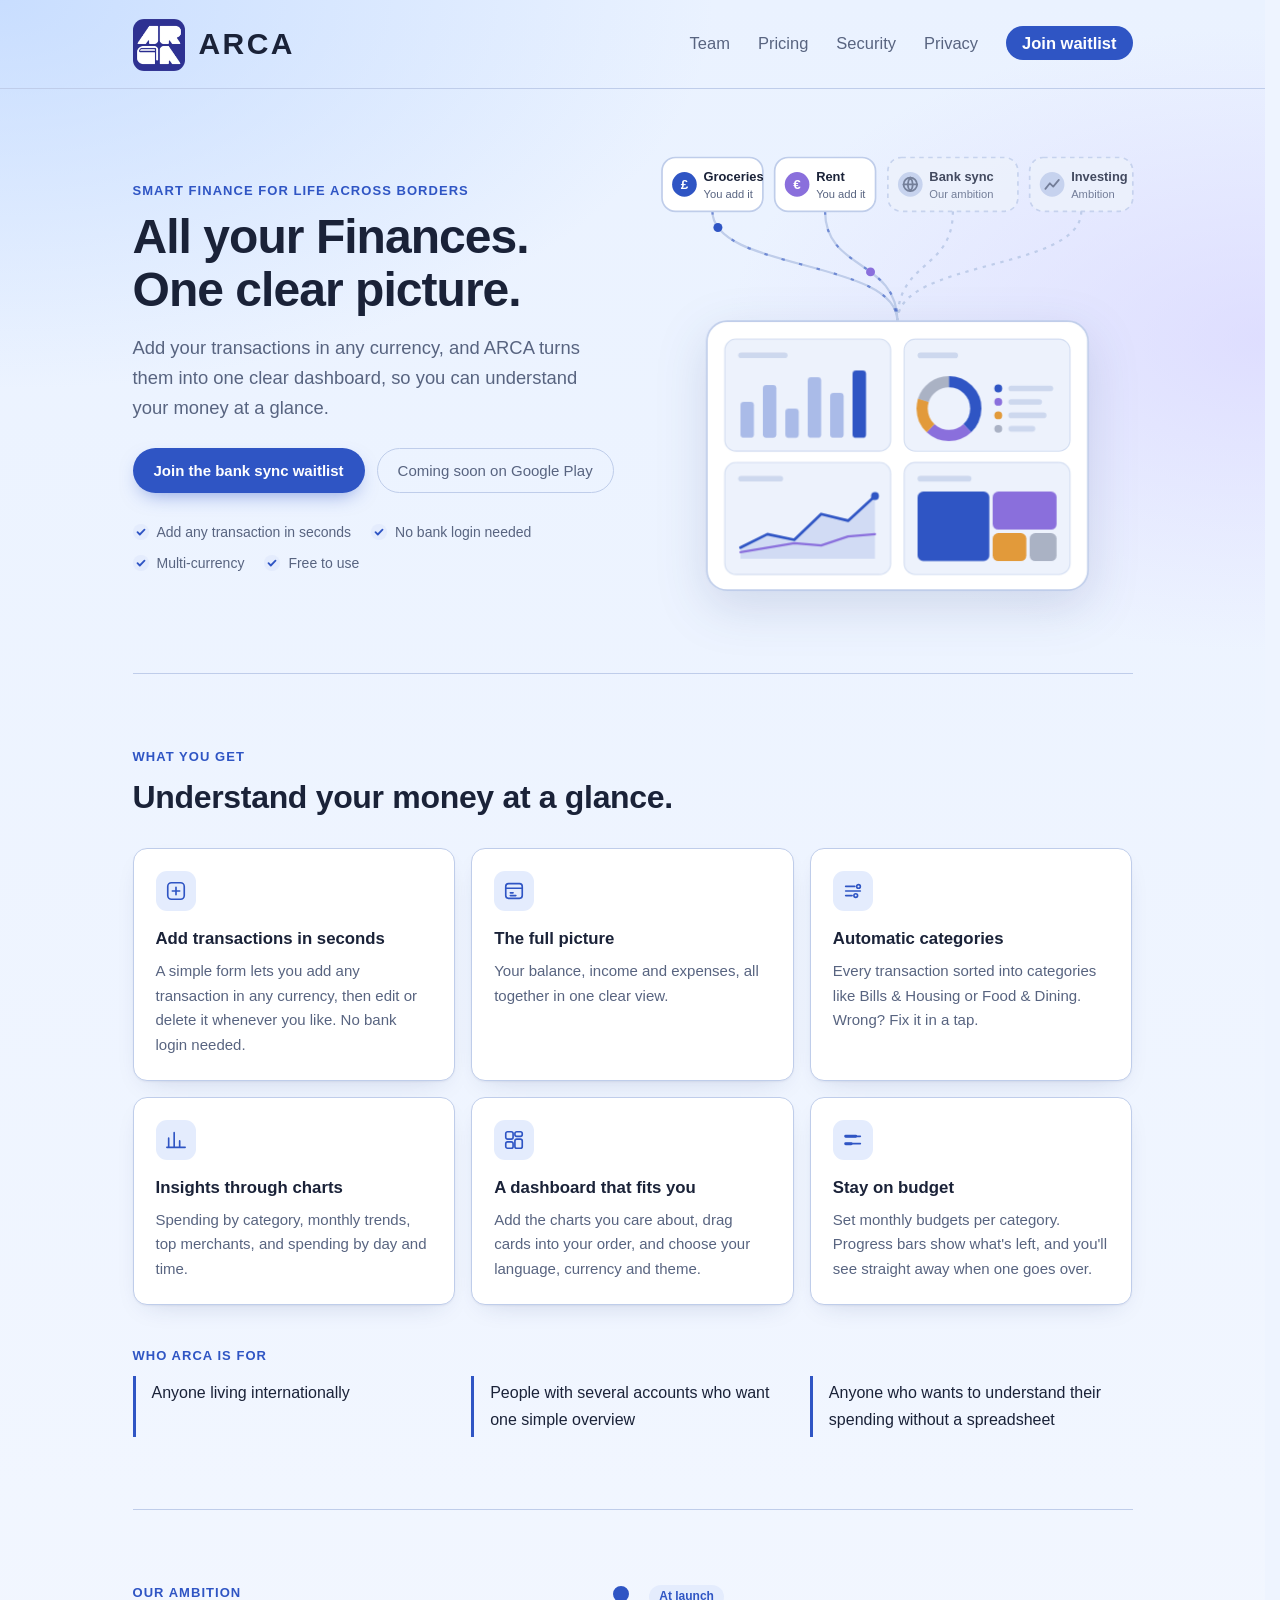
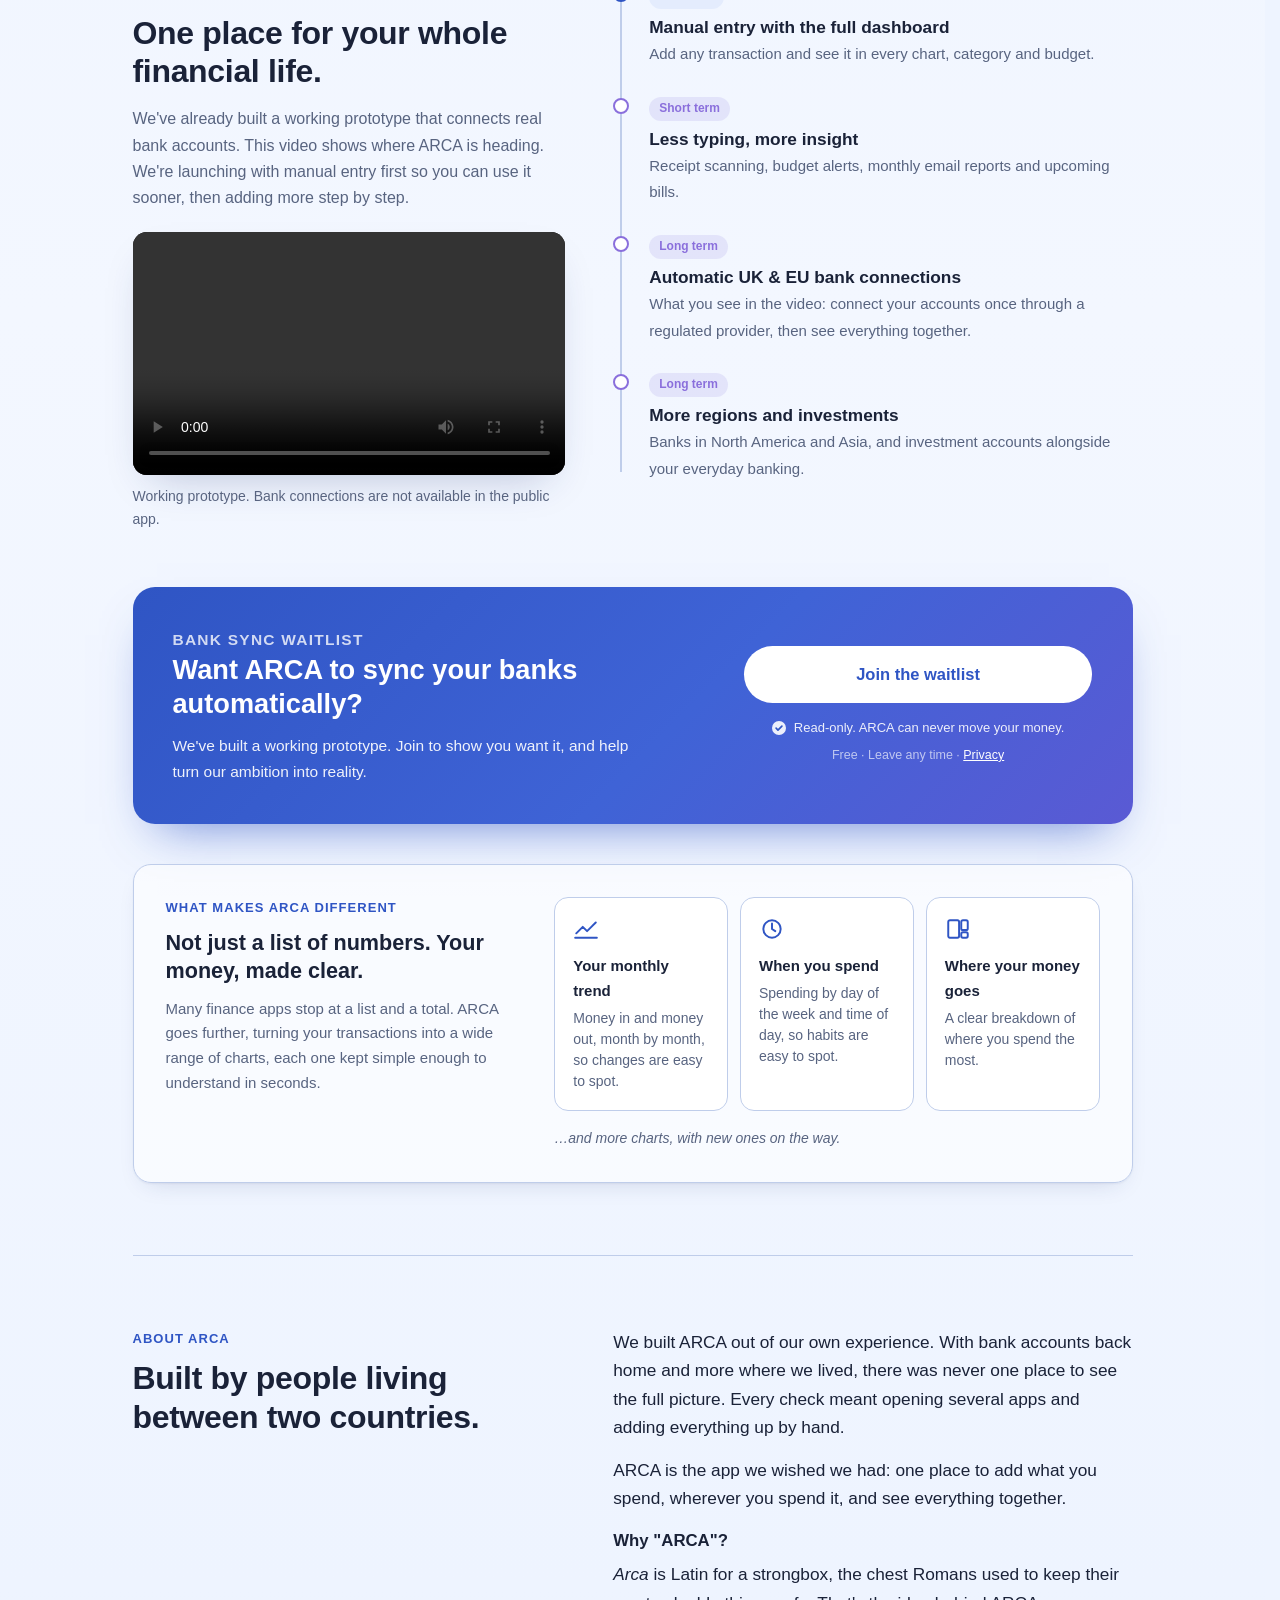
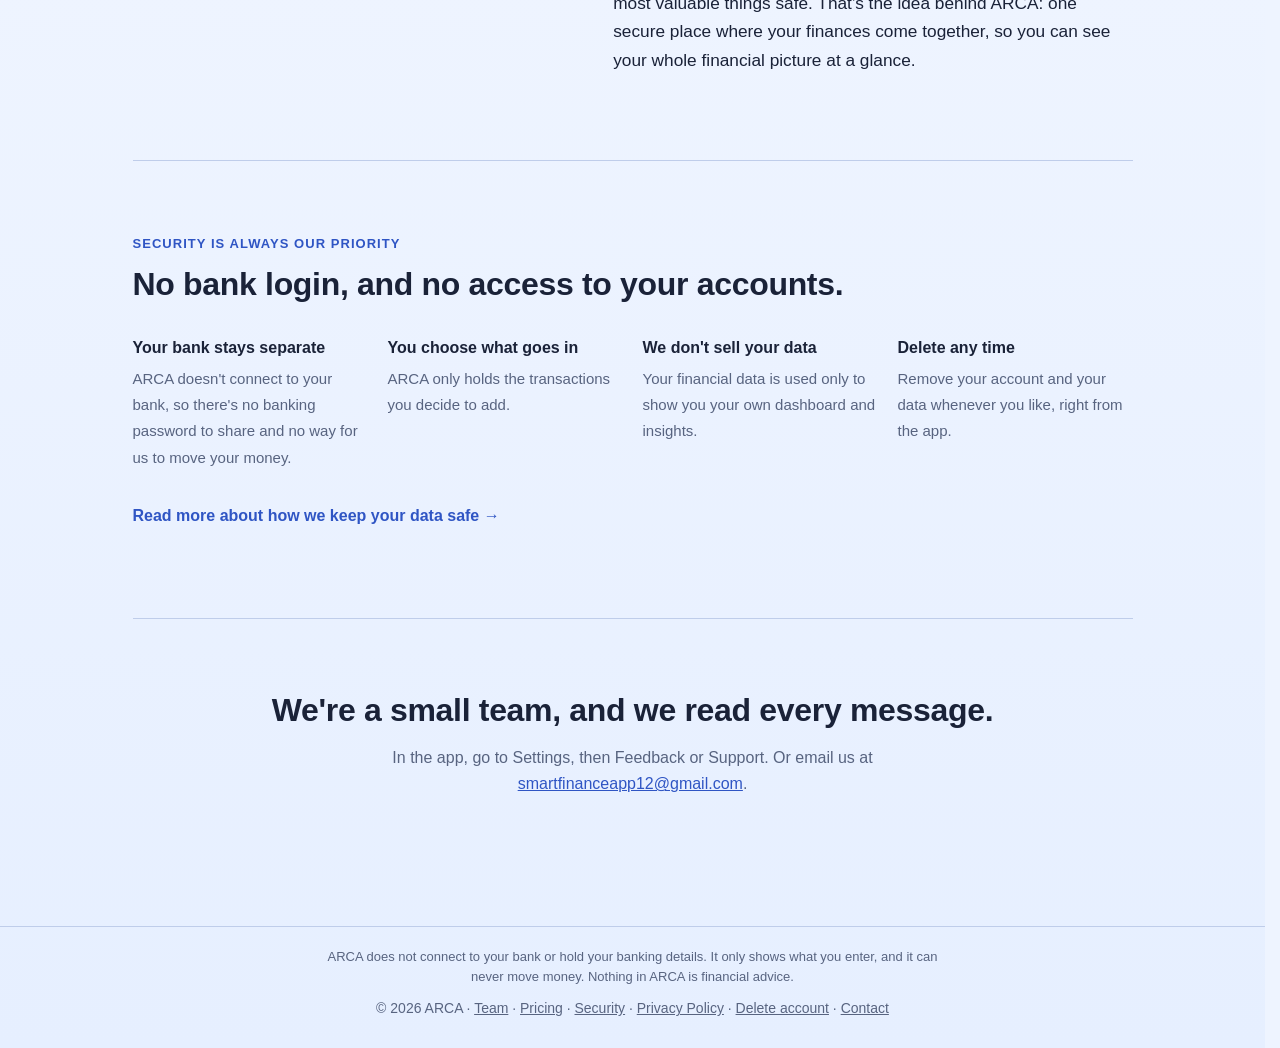
==== commit 317b8a1d: "feat: add email reply to user when joining the waitlist" ====
--- a/index.html
+++ b/index.html
@@ -9,7 +9,7 @@
 <link rel="icon" type="image/png" sizes="32x32" href="/assets/favicon-32.png?v=2">
 <link rel="apple-touch-icon" href="/assets/apple-touch-icon.png?v=2">
 <link rel="stylesheet" href="/assets/style.css?v=10">
-<link rel="stylesheet" href="/assets/home.css?v=17">
+<link rel="stylesheet" href="/assets/home.css?v=18">
 </head>
 <body class="home">
 <header class="site"><div class="inner">
--- a/assets/home.css
+++ b/assets/home.css
@@ -33,7 +33,9 @@
   padding: 64px 0 72px;
 }
 .lede { font-size: 1.15rem; color: var(--muted); max-width: 30em; margin: 0 0 24px; }
-.cta { display: inline-grid; grid-auto-flow: column; grid-auto-columns: 1fr; align-items: stretch; gap: 12px 16px; }
+.cta { display: inline-grid; grid-auto-flow: column; grid-auto-columns: 1fr; align-items: stretch; gap: 12px; max-width: 100%; }
+.cta > * { white-space: nowrap; }
+@media (max-width: 1100px) { .cta > * { white-space: normal; } }
 @media (max-width: 520px) { .cta { display: grid; grid-auto-flow: row; width: 100%; } }
 .store-pill {
   display: inline-block;
@@ -275,9 +277,9 @@
 @media (max-width: 640px) { nav a.nav-cta { display: none; } }
 
 /* Hero: waitlist button first, quieter store badge */
-.btn-inline { display: inline-block; width: auto; border: 1.5px solid transparent; padding: 14px 30px; font: inherit; font-weight: 600; font-size: 16.5px; line-height: 1.4; cursor: pointer; box-shadow: 0 8px 20px -8px rgba(47, 85, 196, 0.6); }
+.btn-inline { display: inline-block; width: auto; border: 1.5px solid transparent; padding: 11px 20px; font: inherit; font-weight: 600; font-size: 15px; line-height: 1.4; cursor: pointer; box-shadow: 0 8px 20px -8px rgba(47, 85, 196, 0.6); }
 /* Same box as .btn-inline so the two hero buttons match in size */
-.store-pill-quiet { display: inline-block; padding: 14px 30px; text-align: center; background: transparent; color: var(--muted); border: 1.5px solid var(--border); font-weight: 500; font-size: 16.5px; line-height: 1.4; }
+.store-pill-quiet { display: inline-block; padding: 11px 20px; text-align: center; background: transparent; color: var(--muted); border: 1.5px solid var(--border); font-weight: 500; font-size: 15px; line-height: 1.4; }
 
 /* Bank sync waitlist block (end of Our ambition) */
 .cta-block {
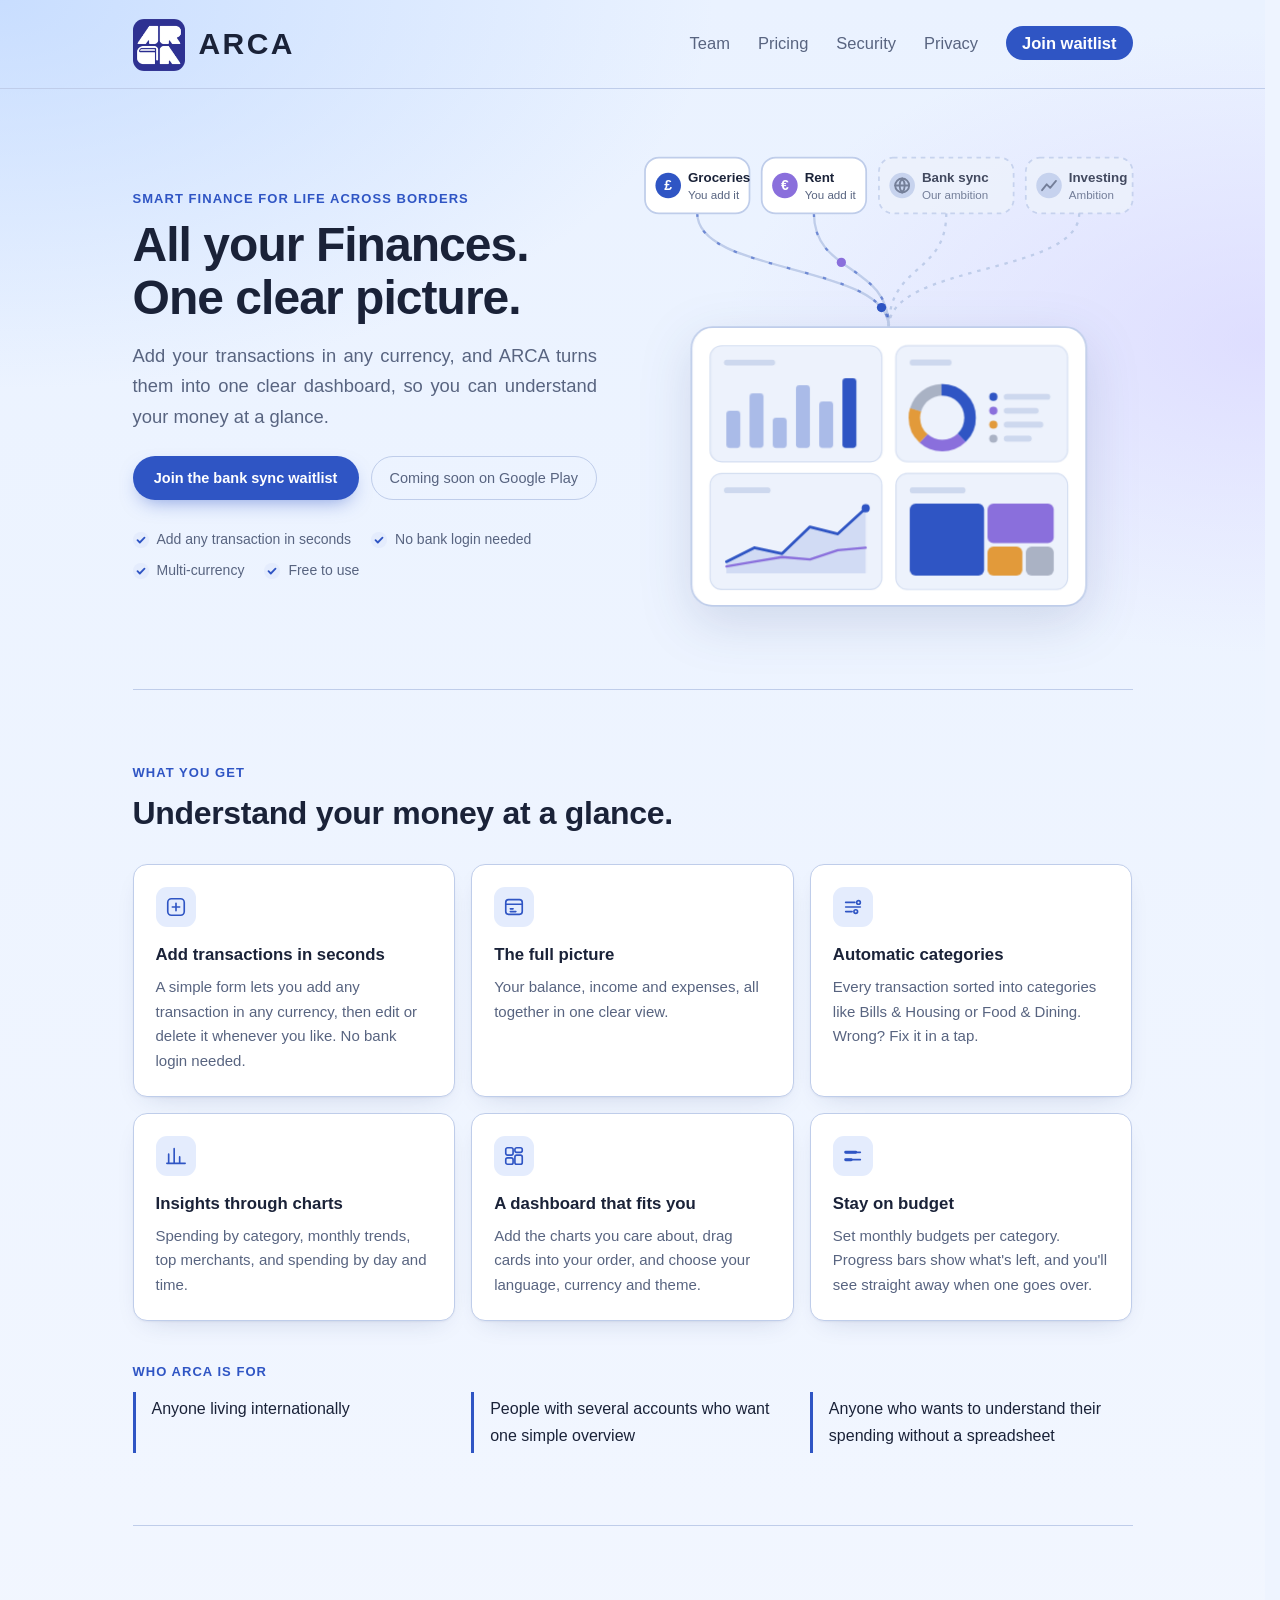
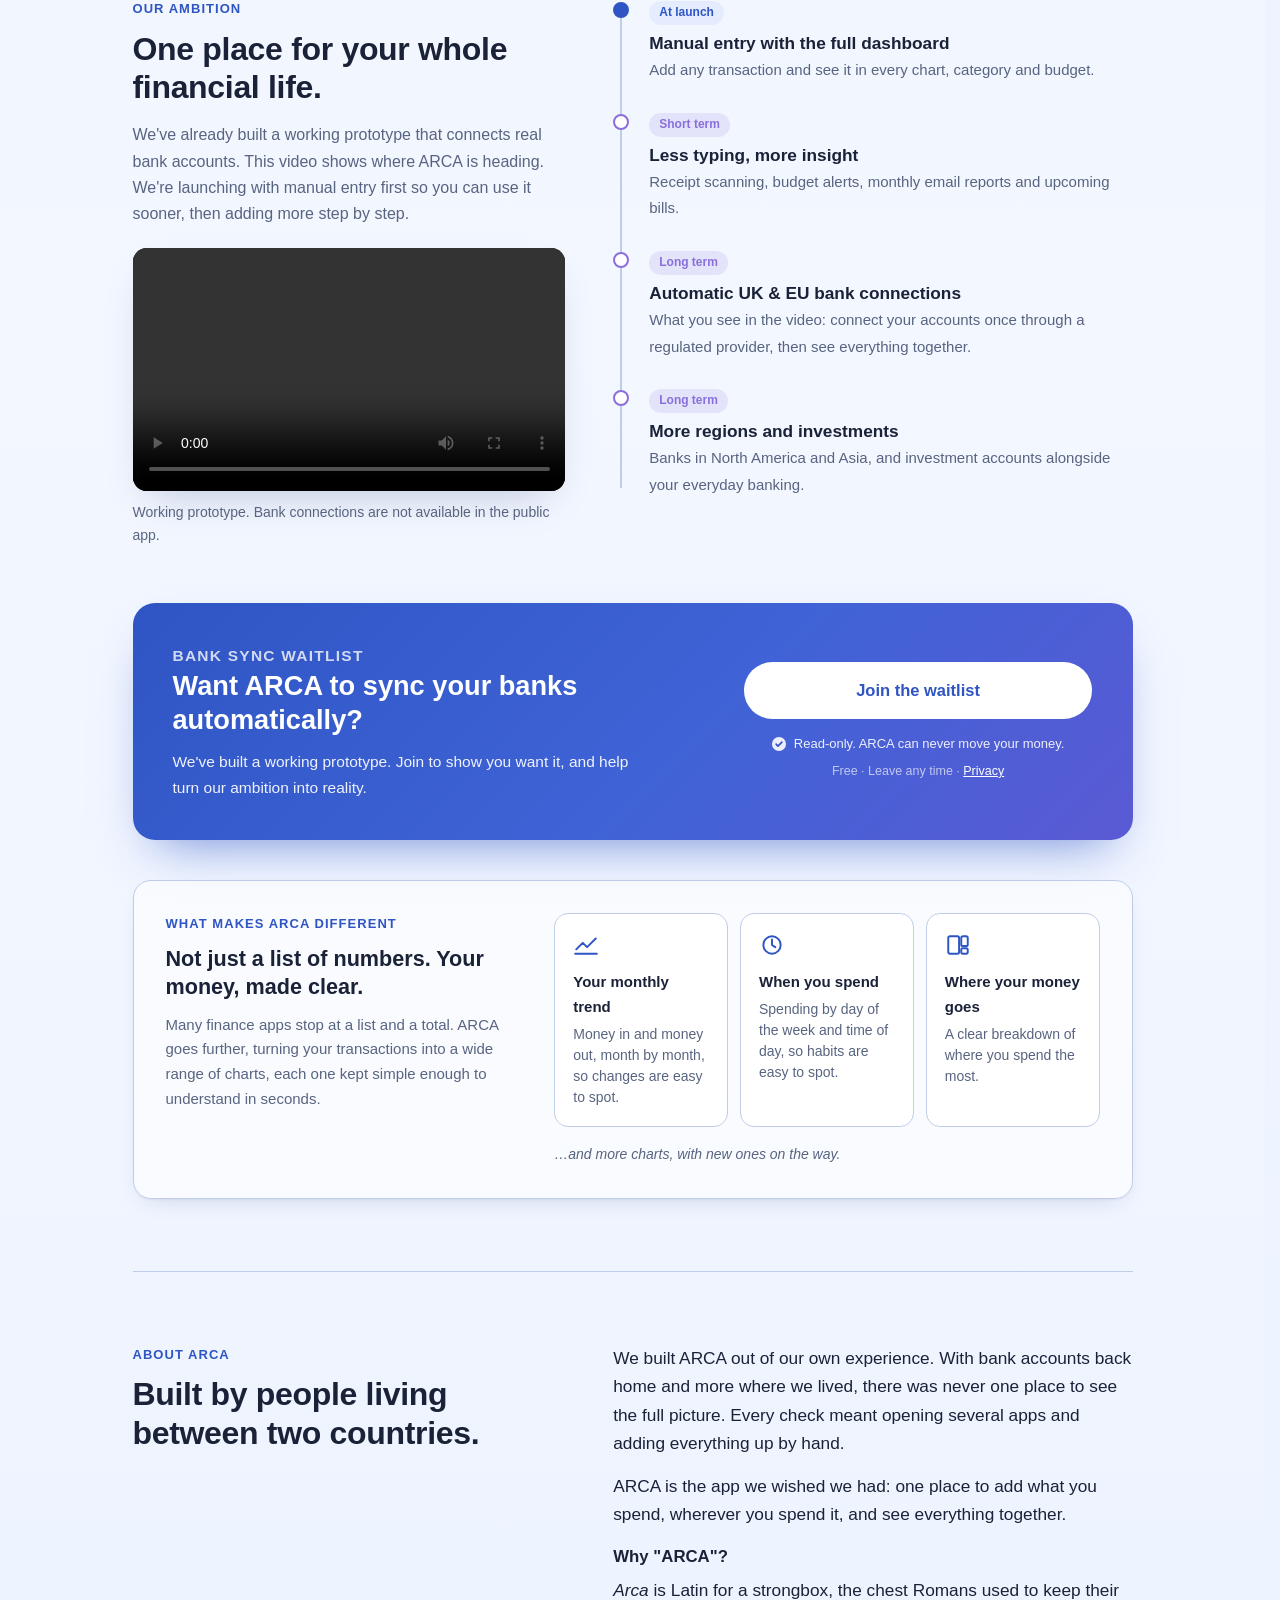
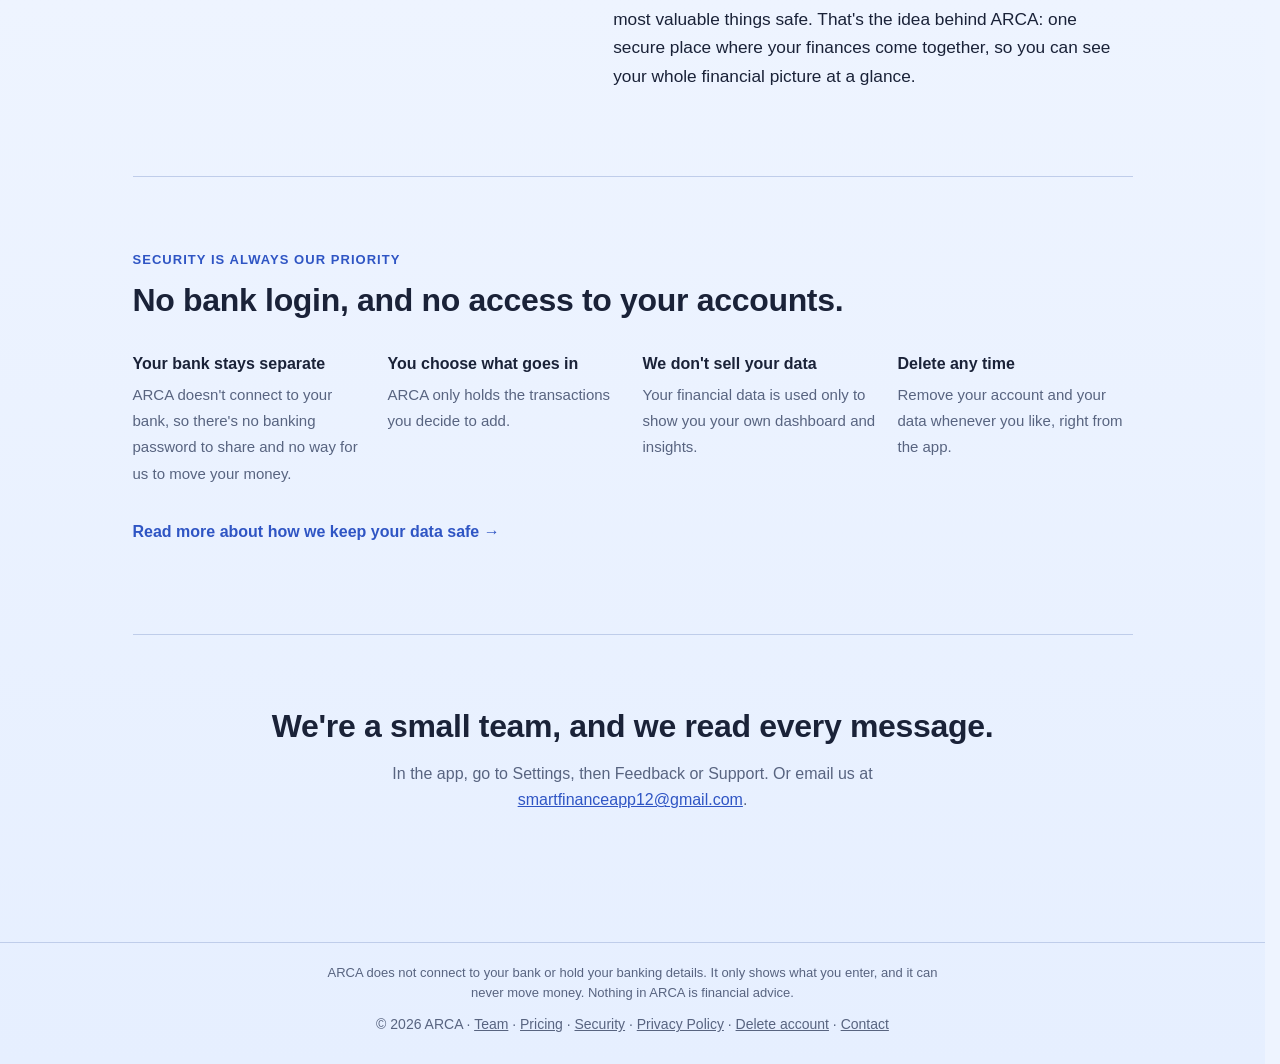
==== commit 6989c1bc: "fix: fix the align problem" ====
--- a/index.html
+++ b/index.html
@@ -9,7 +9,7 @@
 <link rel="icon" type="image/png" sizes="32x32" href="/assets/favicon-32.png?v=2">
 <link rel="apple-touch-icon" href="/assets/apple-touch-icon.png?v=2">
 <link rel="stylesheet" href="/assets/style.css?v=10">
-<link rel="stylesheet" href="/assets/home.css?v=18">
+<link rel="stylesheet" href="/assets/home.css?v=20">
 </head>
 <body class="home">
 <header class="site"><div class="inner">
--- a/assets/home.css
+++ b/assets/home.css
@@ -33,10 +33,13 @@
   padding: 64px 0 72px;
 }
 .lede { font-size: 1.15rem; color: var(--muted); max-width: 30em; margin: 0 0 24px; }
-.cta { display: inline-grid; grid-auto-flow: column; grid-auto-columns: 1fr; align-items: stretch; gap: 12px; max-width: 100%; }
-.cta > * { white-space: nowrap; }
-@media (max-width: 1100px) { .cta > * { white-space: normal; } }
-@media (max-width: 520px) { .cta { display: grid; grid-auto-flow: row; width: 100%; } }
+/* Hero only: justified so the paragraph's right edge lines up with the buttons' right edge */
+.hero-copy .lede, .hero-copy .cta { max-width: 30rem; }
+.hero-copy .lede { text-align: justify; }
+/* Two equal buttons that exactly fill the text column, so their right edge lines up with the copy above */
+.cta { display: grid; grid-template-columns: 1fr 1fr; align-items: stretch; gap: 12px; width: 100%; max-width: 30rem; }
+.cta > * { min-width: 0; font-size: 14.5px !important; text-wrap: balance; }
+@media (max-width: 520px) { .cta { grid-template-columns: 1fr; } }
 .store-pill {
   display: inline-block;
   padding: 10px 18px;
@@ -277,9 +280,9 @@
 @media (max-width: 640px) { nav a.nav-cta { display: none; } }
 
 /* Hero: waitlist button first, quieter store badge */
-.btn-inline { display: inline-block; width: auto; border: 1.5px solid transparent; padding: 11px 20px; font: inherit; font-weight: 600; font-size: 15px; line-height: 1.4; cursor: pointer; box-shadow: 0 8px 20px -8px rgba(47, 85, 196, 0.6); }
+.btn-inline { display: inline-block; width: auto; border: 1.5px solid transparent; padding: 11px 14px; font: inherit; font-weight: 600; font-size: 15px; line-height: 1.4; cursor: pointer; box-shadow: 0 8px 20px -8px rgba(47, 85, 196, 0.6); }
 /* Same box as .btn-inline so the two hero buttons match in size */
-.store-pill-quiet { display: inline-block; padding: 11px 20px; text-align: center; background: transparent; color: var(--muted); border: 1.5px solid var(--border); font-weight: 500; font-size: 15px; line-height: 1.4; }
+.store-pill-quiet { display: inline-block; padding: 11px 14px; text-align: center; background: transparent; color: var(--muted); border: 1.5px solid var(--border); font-weight: 500; font-size: 15px; line-height: 1.4; }
 
 /* Bank sync waitlist block (end of Our ambition) */
 .cta-block {
